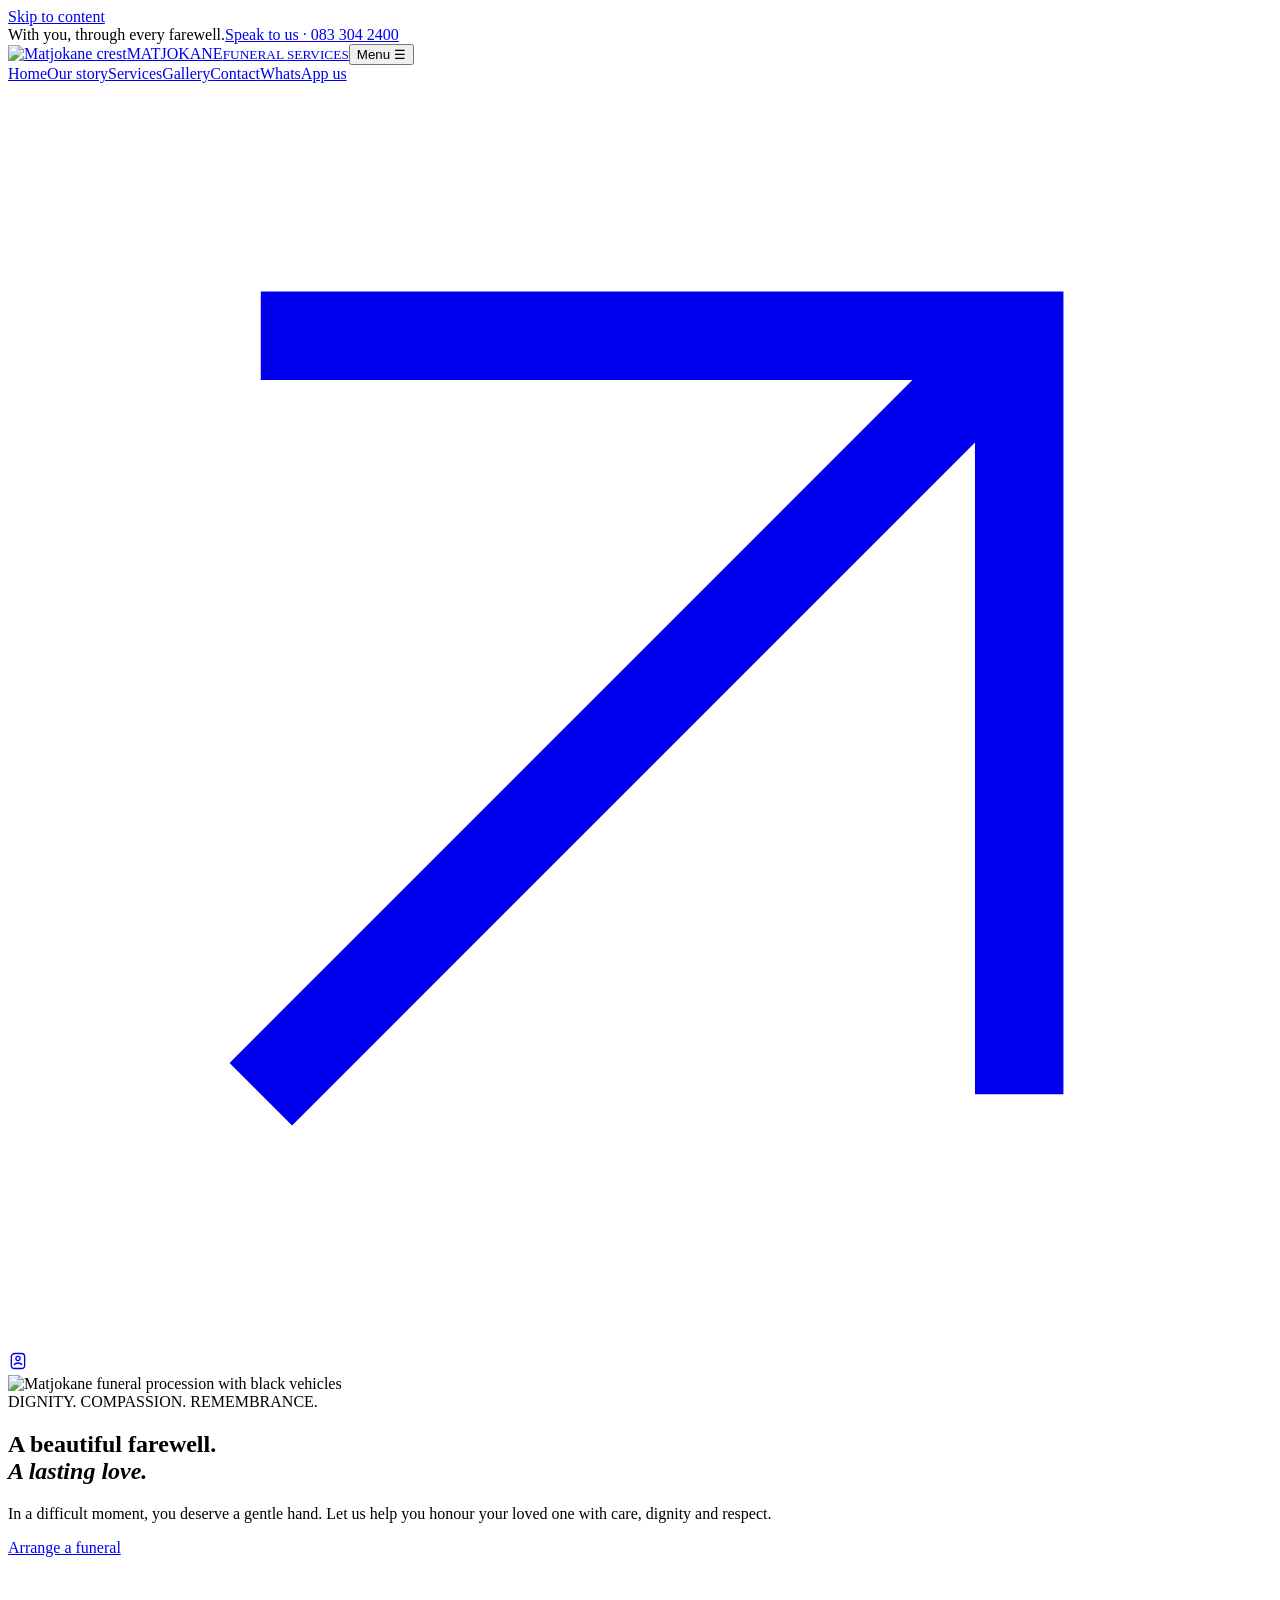
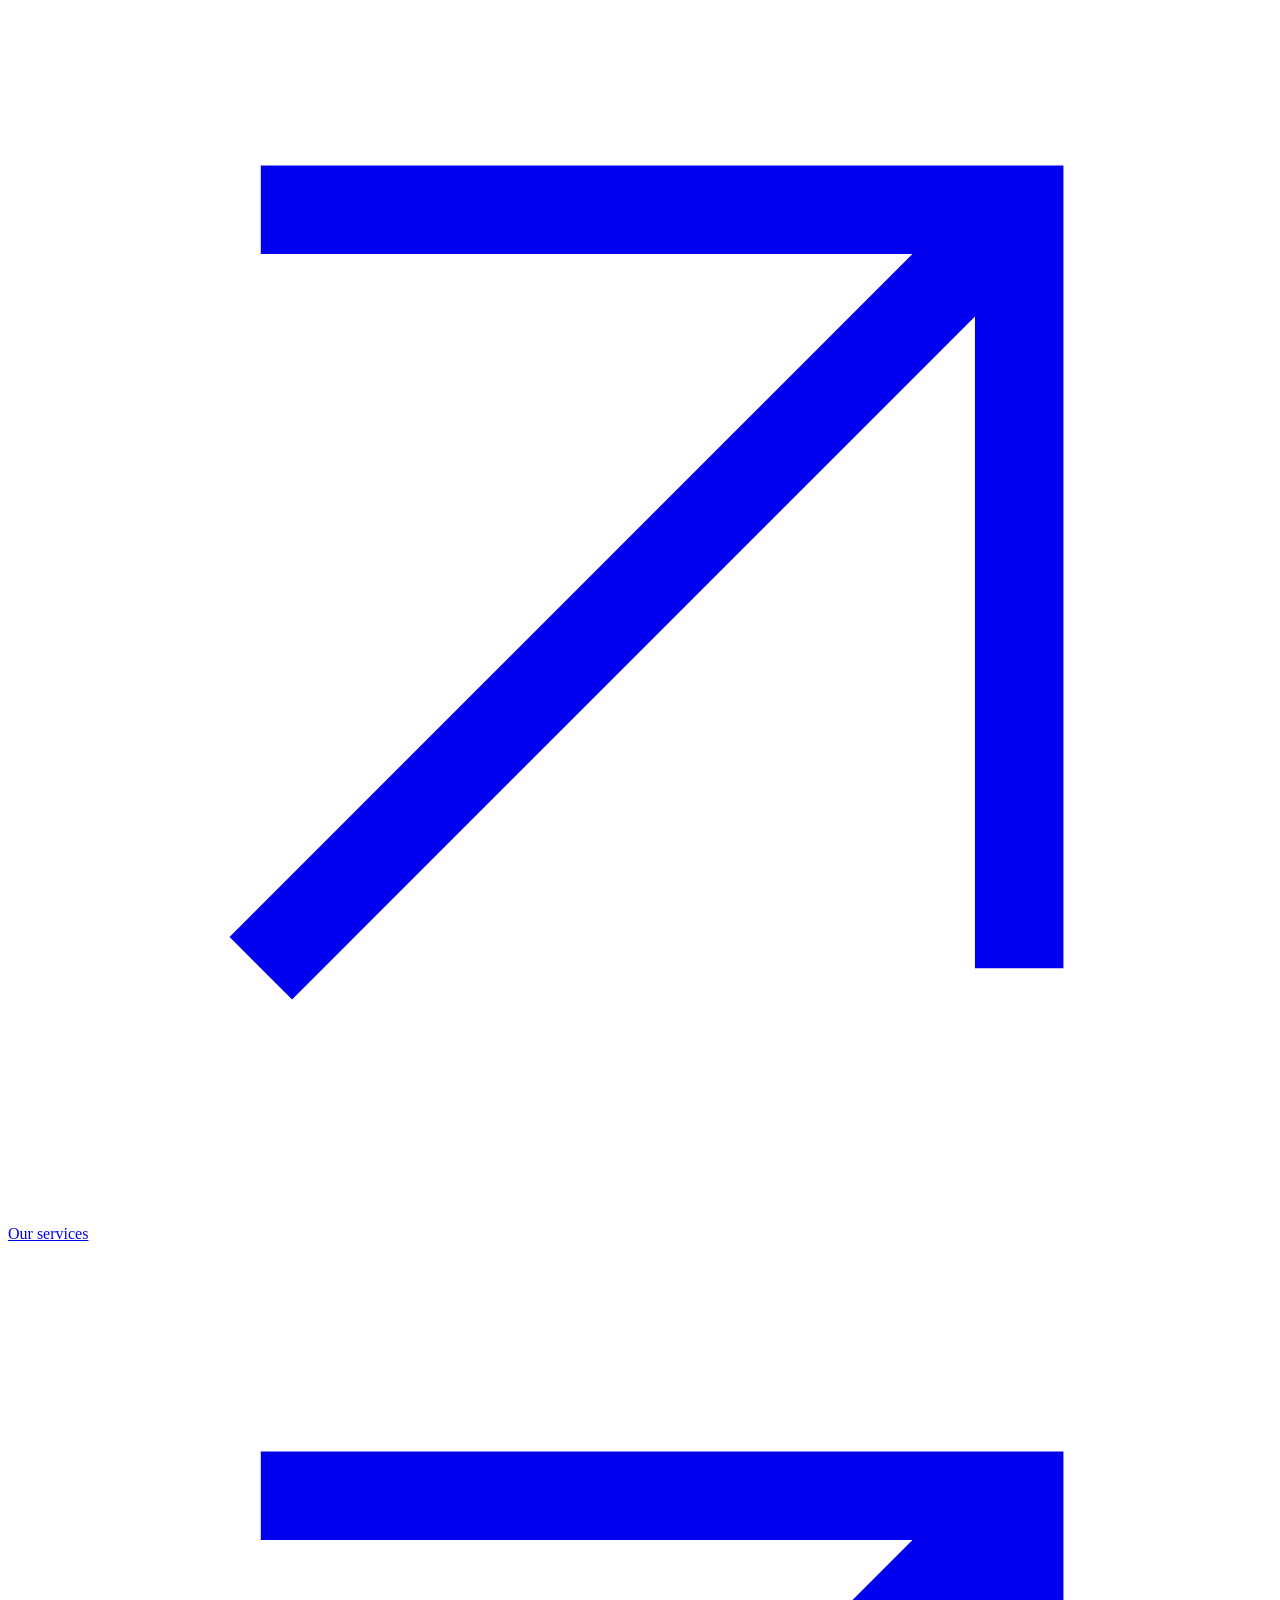
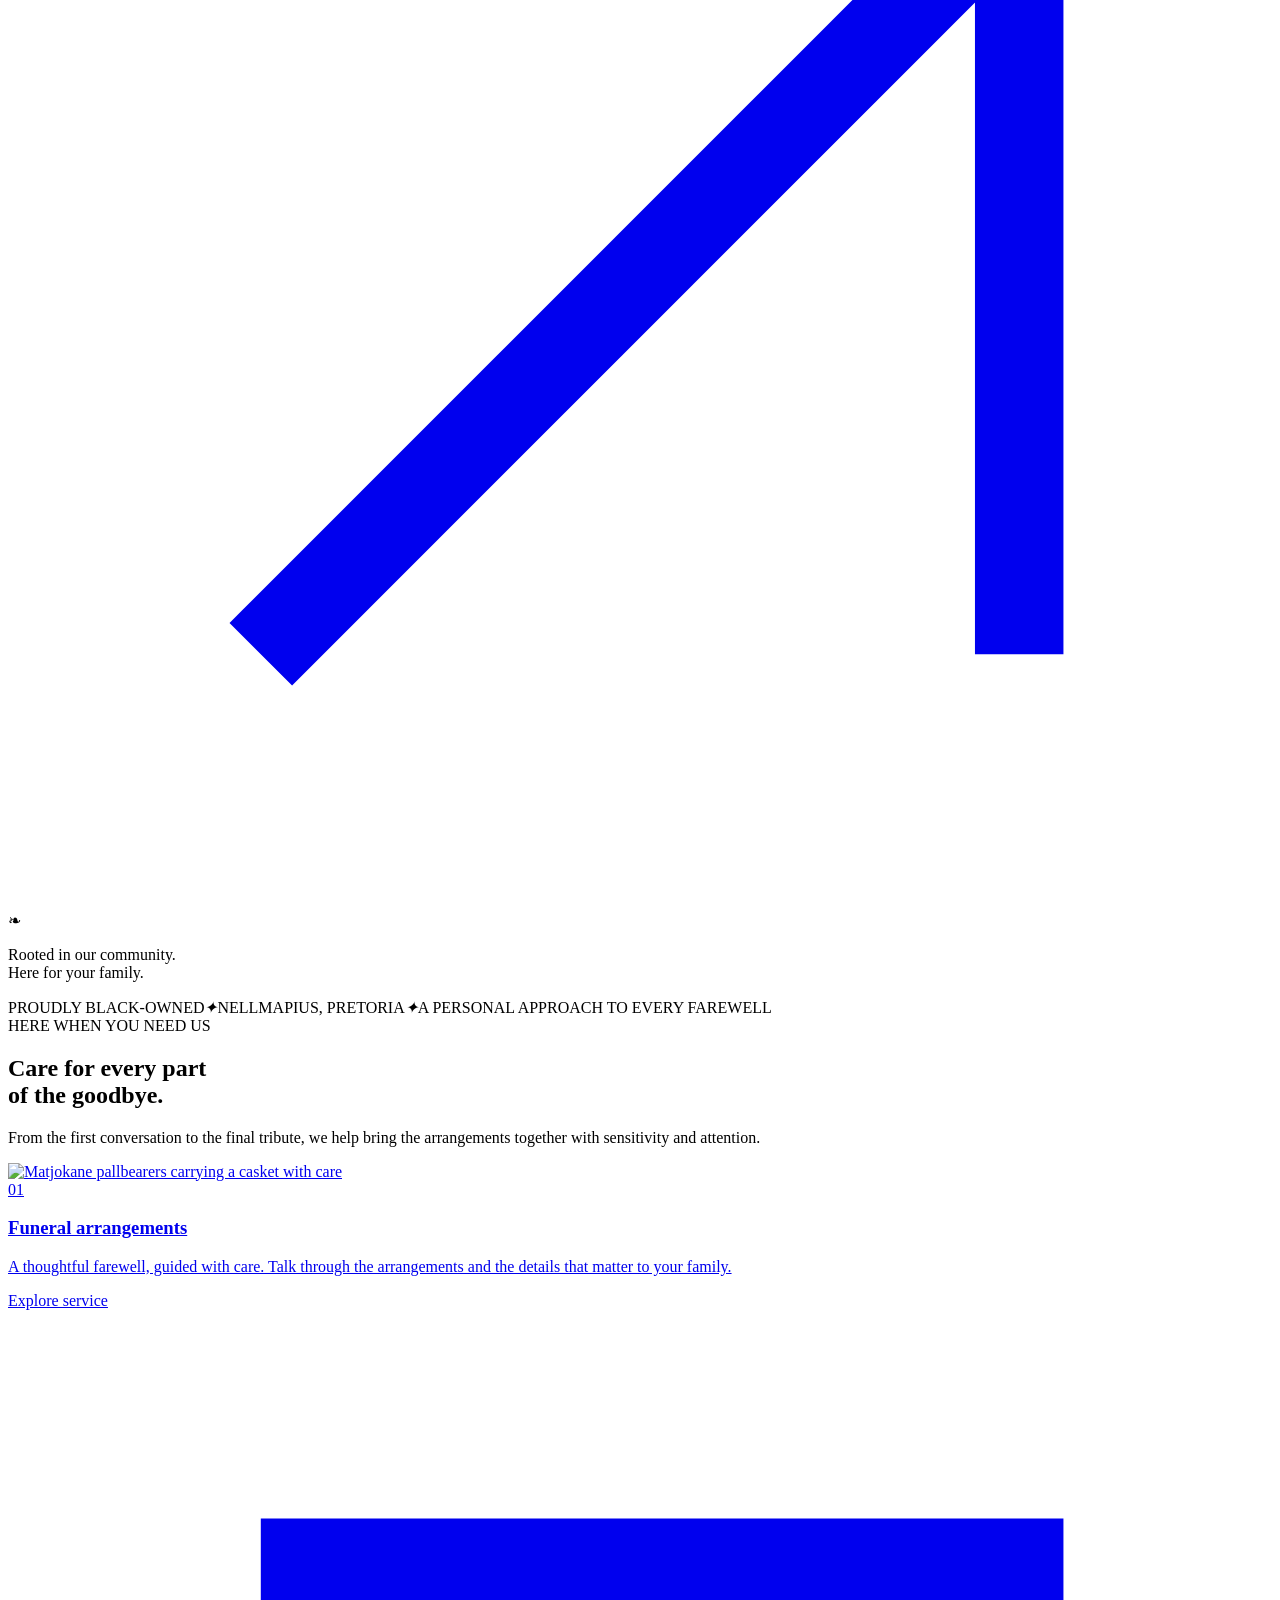
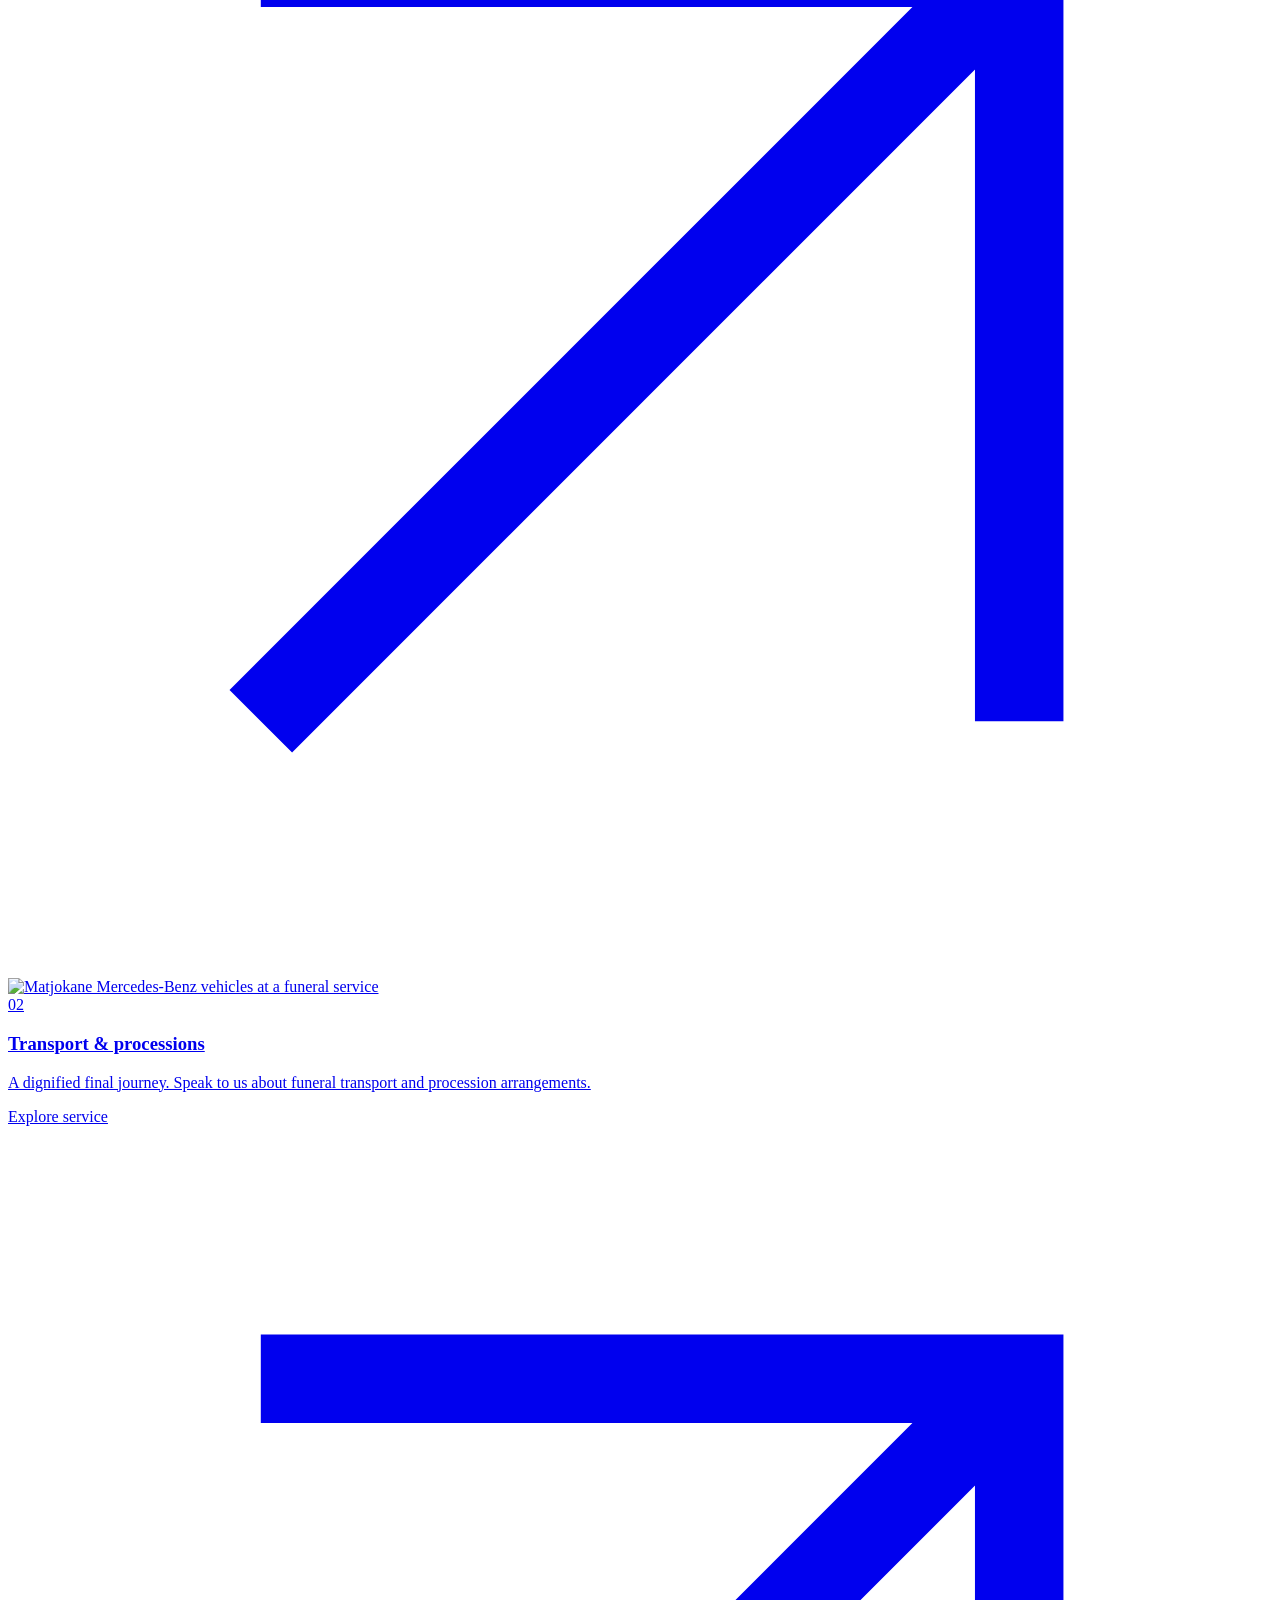
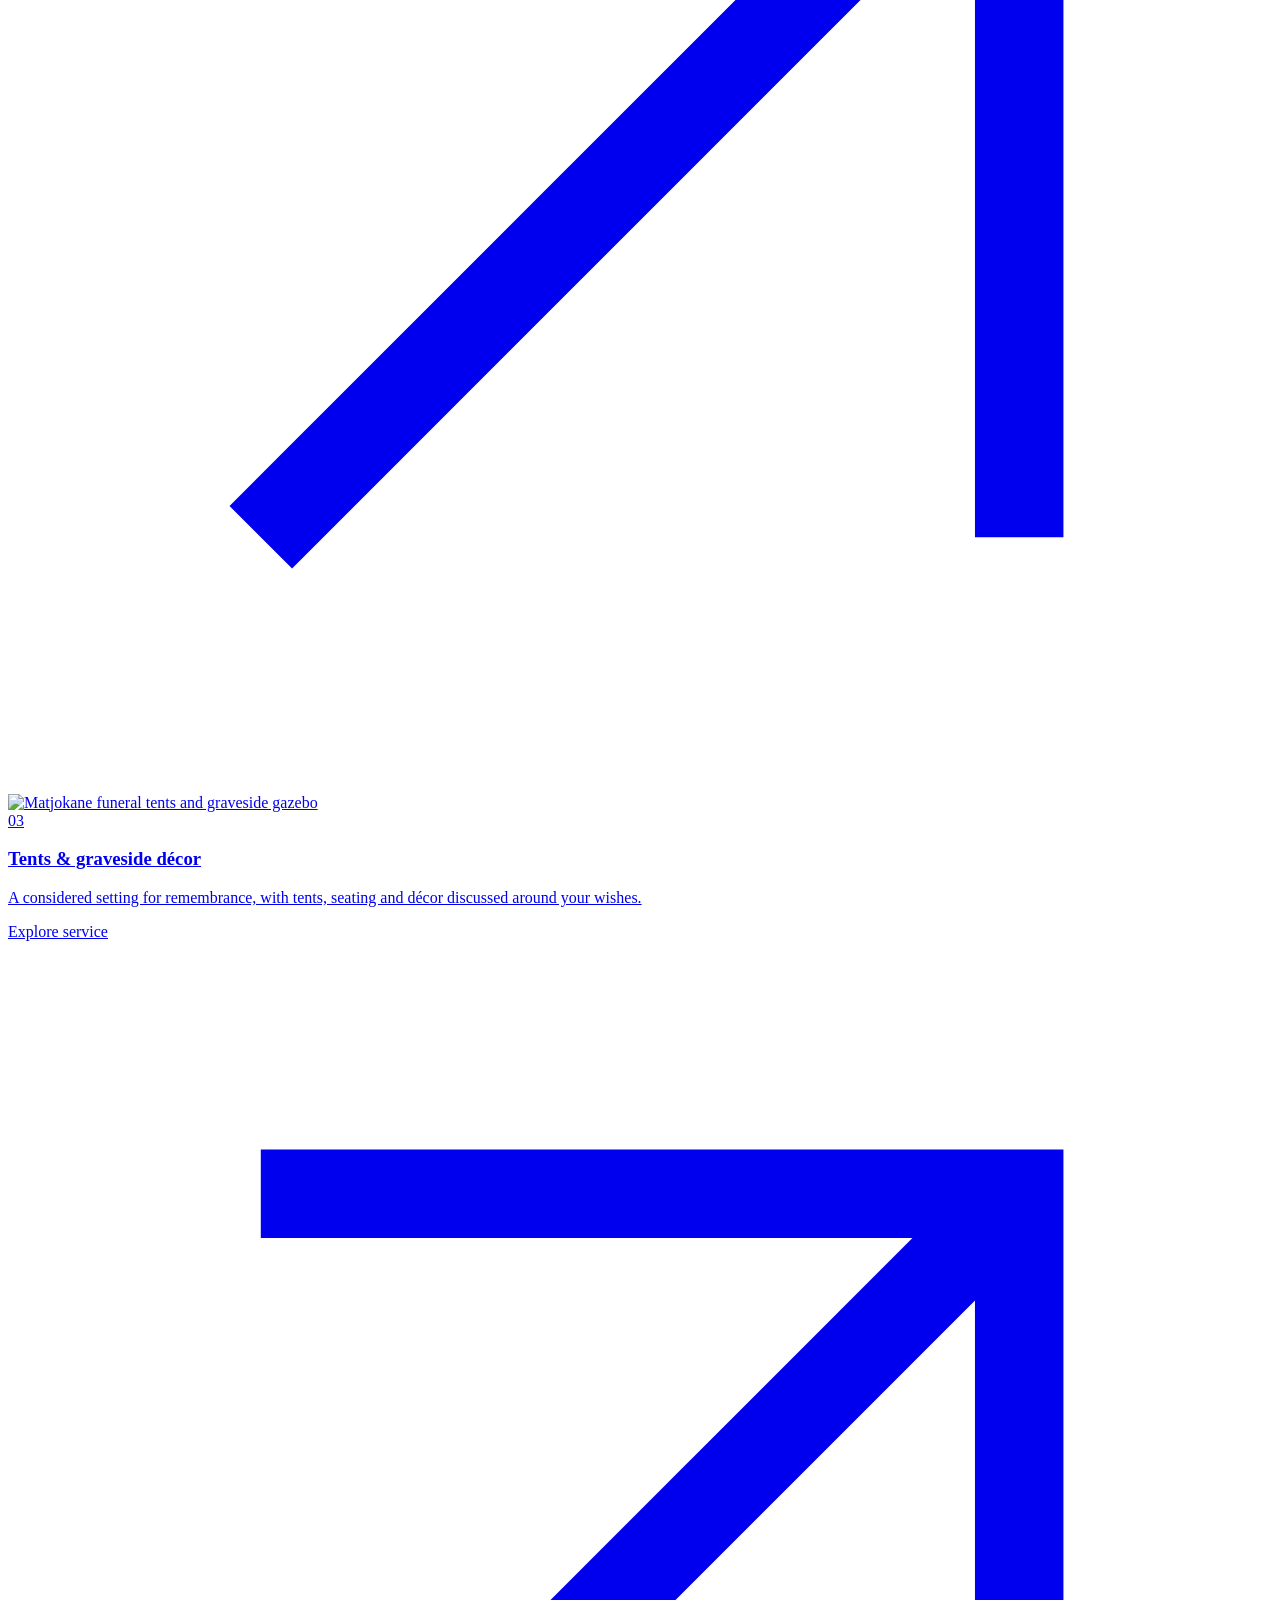
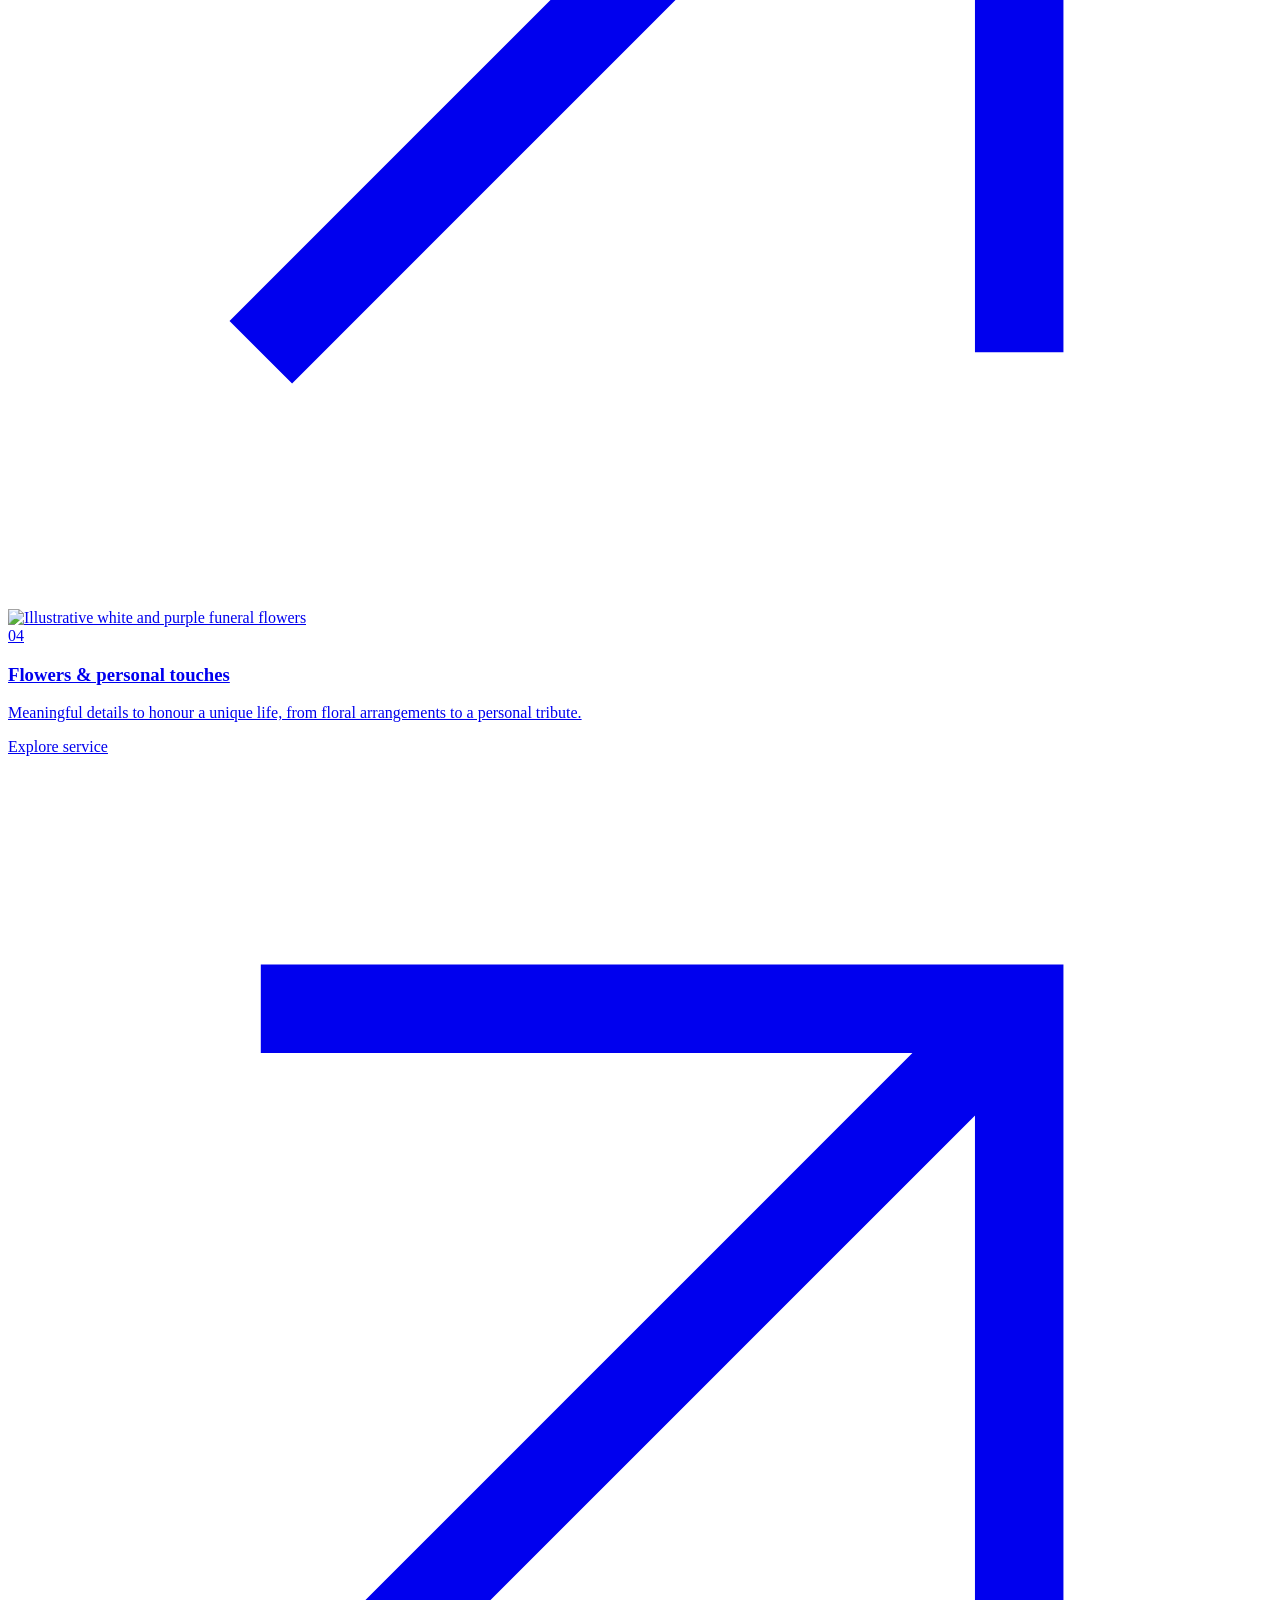
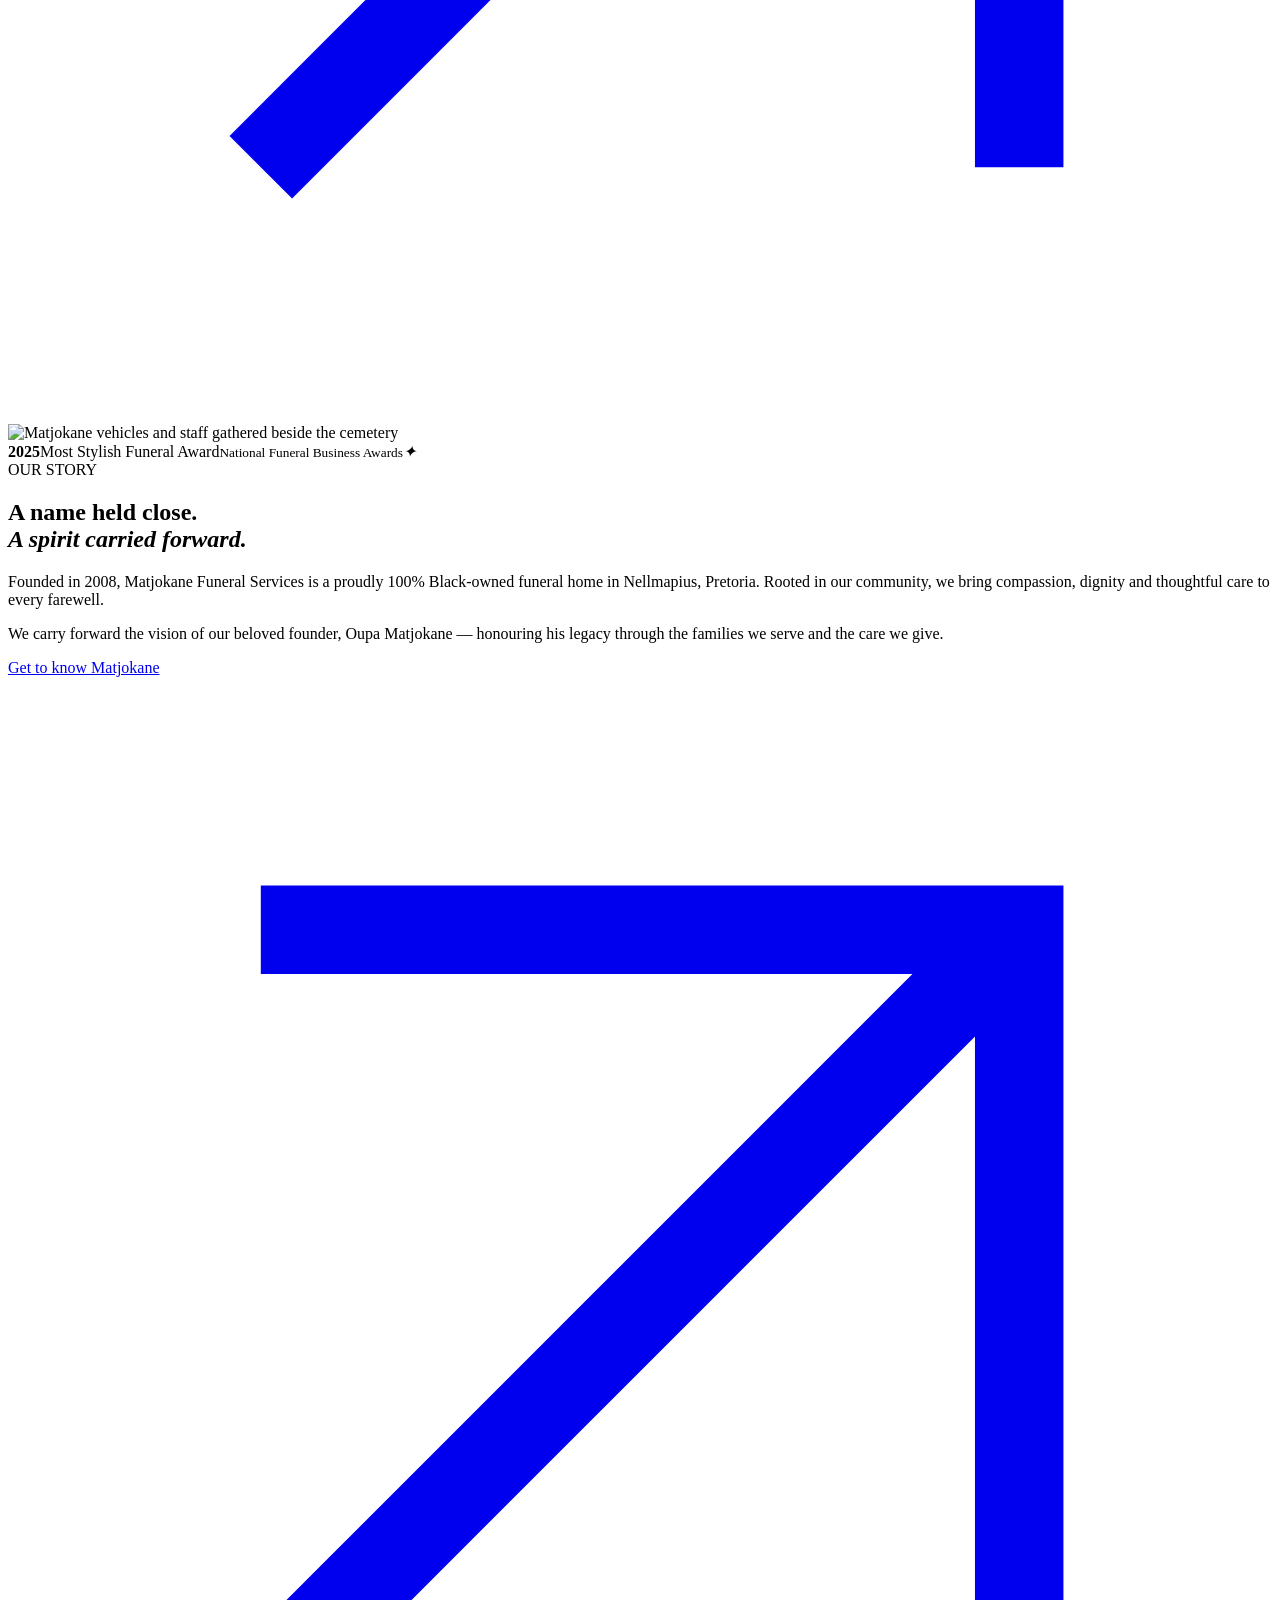
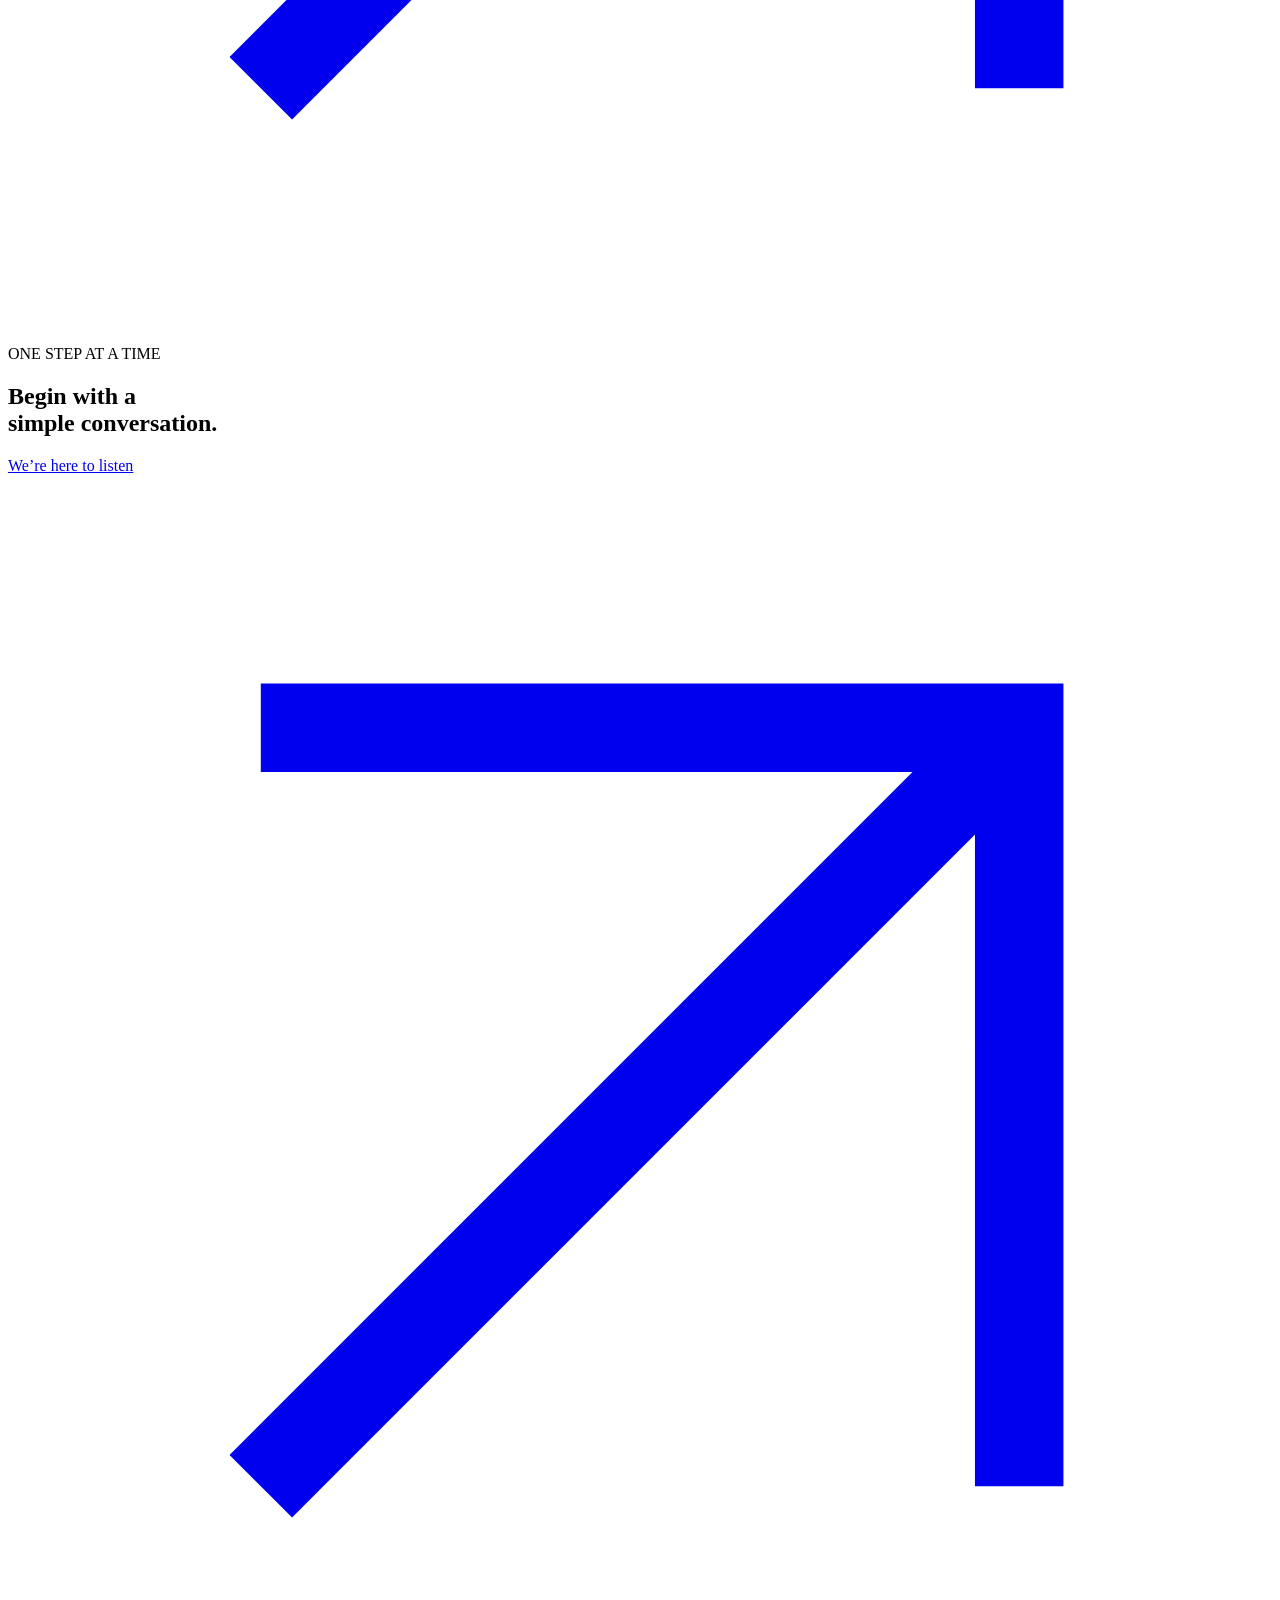
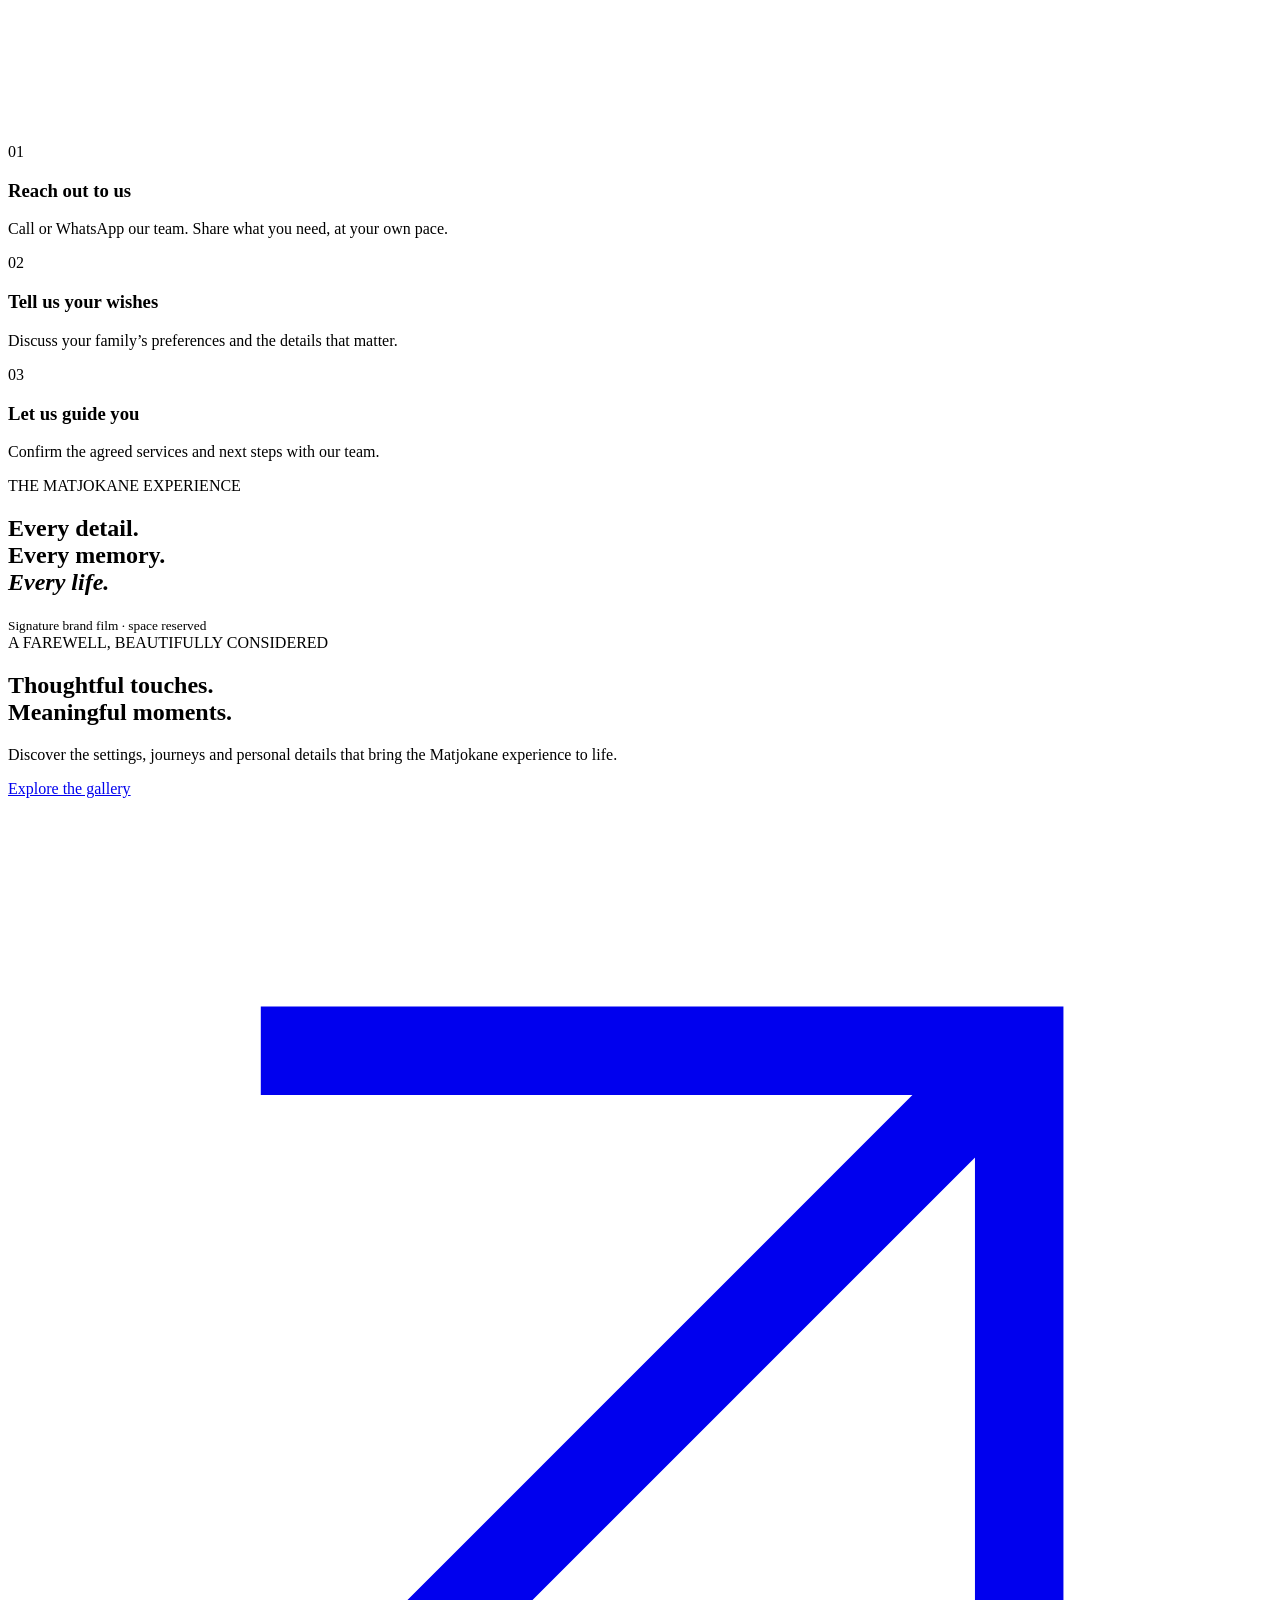
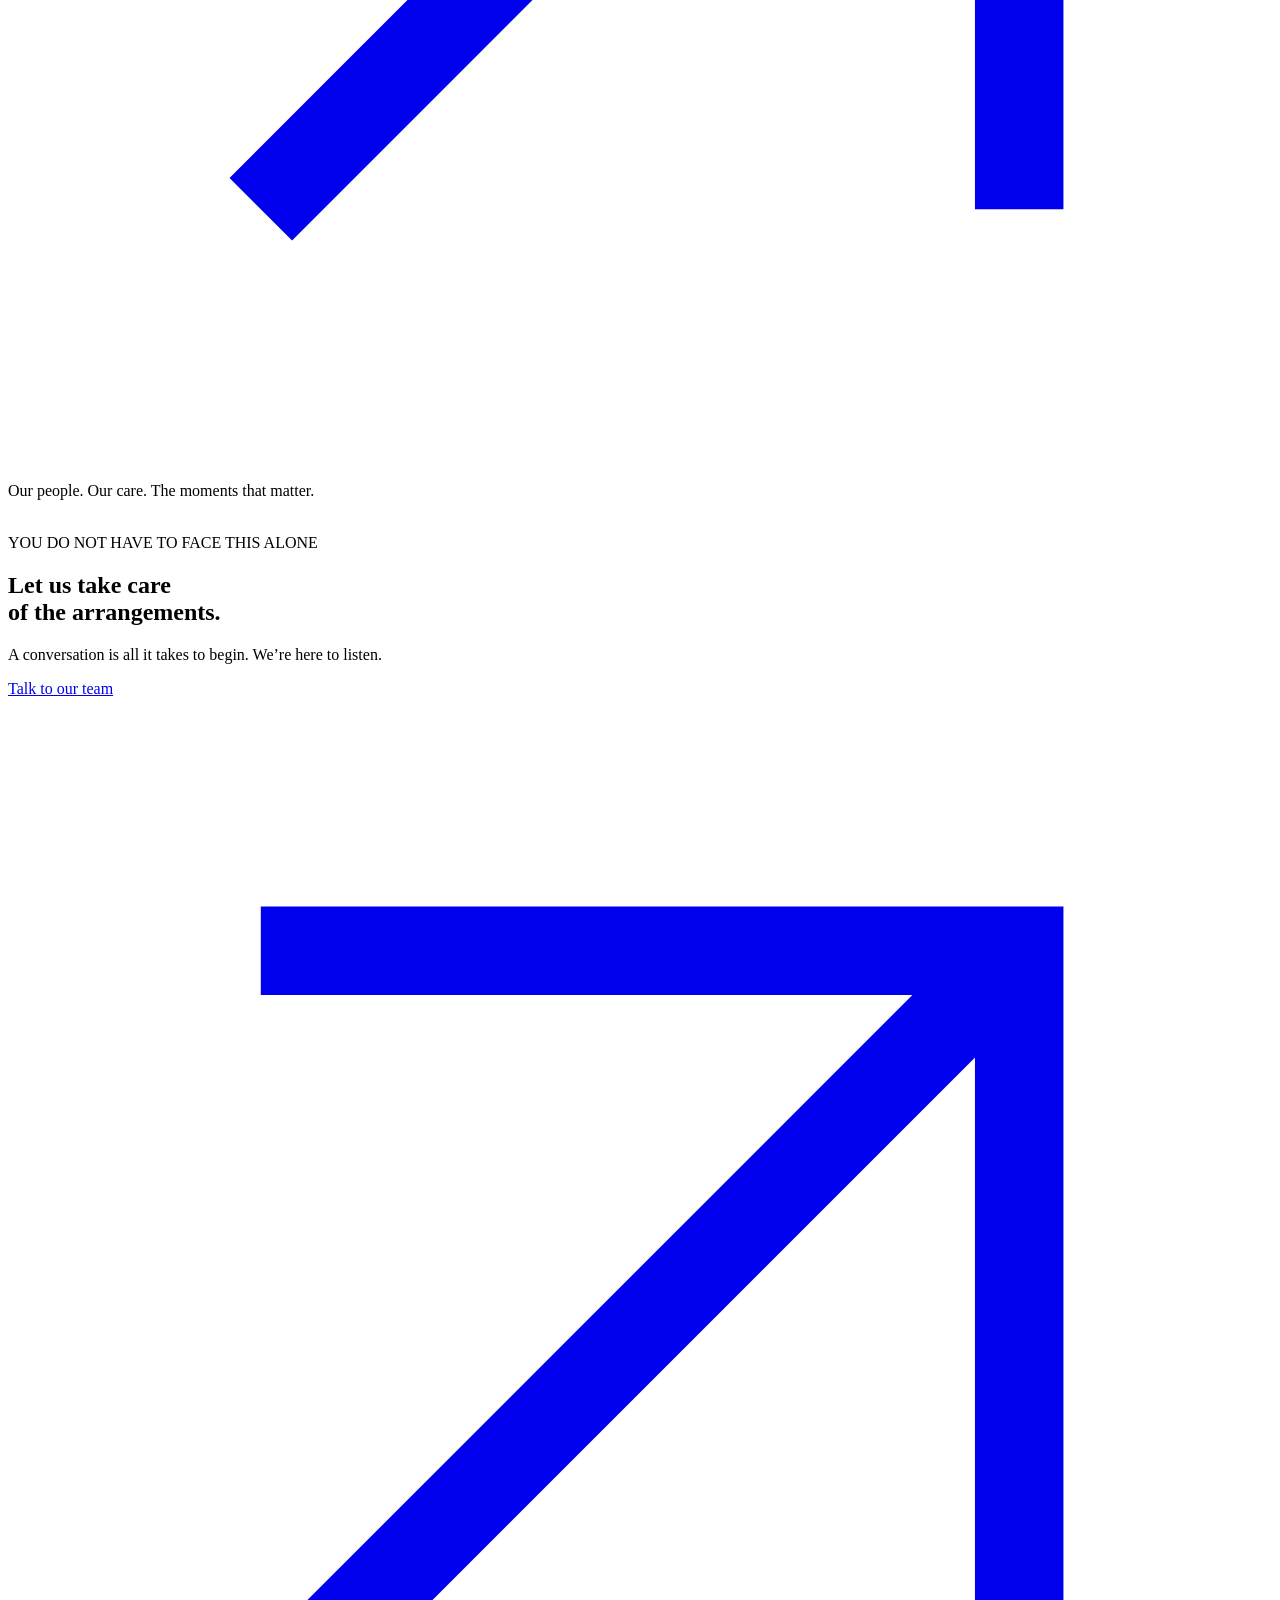
==== index.html @ 4c28cb29 "Add files via upload" ====
<!doctype html><html lang="en-ZA"><head><meta charset="utf-8"><meta name="viewport" content="width=device-width,initial-scale=1"><title>A beautiful farewell | Matjokane Funeral Services</title><meta name="description" content="Dignified funeral arrangements, transport and graveside services. Speak to Matjokane Funeral Services in Nellmapius, Pretoria."><meta name="theme-color" content="#372246"><link rel="icon" href="assets/images/logo.jpg"><link rel="stylesheet" href="assets/css/style.css"><script>window.SITE_ROOT="./";</script><script defer src="assets/js/media.js"></script><script defer src="assets/js/main.js"></script><script defer src="assets/js/routes.js"></script></head><body><a class="skip" href="#main">Skip to content</a><div class="topbar"><span>With you, through every farewell.</span><a href="tel:+27833042400">Speak to us · 083 304 2400</a></div><header><a class="brand" href="./index.html"><img src="assets/images/logo.jpg" alt="Matjokane crest"><span>MATJOKANE<small>FUNERAL SERVICES</small></span></a><button class="menu-toggle" aria-expanded="false" aria-controls="navigation">Menu ☰</button><nav id="navigation" aria-label="Main navigation"><a href="./index.html" aria-current="page">Home</a><a href="ourstory/index.html">Our story</a><a href="services/index.html">Services</a><a href="gallery/index.html">Gallery</a><a href="contact/index.html">Contact</a><a class="nav-cta" href="https://wa.me/27833042400">WhatsApp us <svg class="arrow" viewBox="0 0 20 20" aria-hidden="true"><path d="M4 16 16 4M4 4h12v12" fill="none" stroke="currentColor" stroke-width="1.4"/></svg></a></nav><a class="admin-entry" href="admin/index.html" aria-label="Open admin portal" title="Admin portal"><svg viewBox="0 0 24 24" width="20" height="20" fill="none" stroke="currentColor" stroke-width="1.6" aria-hidden="true"><rect x="4" y="3" width="16" height="18" rx="4"/><circle cx="12" cy="9" r="2.5"/><path d="M7.5 17c.6-3.5 8.4-3.5 9 0"/></svg></a></header><main id="main"><section class="hero hero-photo"><img class="hero-background" src="assets/images/hero/convoy.webp" alt="Matjokane funeral procession with black vehicles" fetchpriority="high"><div class="hero-overlay" aria-hidden="true"></div><div class="hero-copy"><span class="eyebrow">DIGNITY. COMPASSION. REMEMBRANCE.</span><h1>A beautiful farewell.<br><em>A lasting love.</em></h1><p>In a difficult moment, you deserve a gentle hand. Let us help you honour your loved one with care, dignity and respect.</p><div class="actions"><a class="button primary" href="contact/index.html">Arrange a funeral<span aria-hidden="true"><svg class="arrow" viewBox="0 0 20 20" aria-hidden="true"><path d="M4 16 16 4M4 4h12v12" fill="none" stroke="currentColor" stroke-width="1.4"/></svg></span></a><a class="button text" href="services/index.html">Our services<span aria-hidden="true"><svg class="arrow" viewBox="0 0 20 20" aria-hidden="true"><path d="M4 16 16 4M4 4h12v12" fill="none" stroke="currentColor" stroke-width="1.4"/></svg></span></a></div><div class="hero-note"><span>❧</span><p>Rooted in our community.<br>Here for your family.</p></div></div></section><div class="assurance"><span>PROUDLY BLACK-OWNED</span><i>✦</i><span>NELLMAPIUS, PRETORIA</span><i>✦</i><span>A PERSONAL APPROACH TO EVERY FAREWELL</span></div><section class="wrap section"><div class="section-heading"><div><span class="eyebrow">HERE WHEN YOU NEED US</span><h2>Care for every part<br>of the goodbye.</h2></div><p>From the first conversation to the final tribute, we help bring the arrangements together with sensitivity and attention.</p></div><div class="service-grid"><a class="service-card" href="services/index.html#arrangements"><div class="service-photo" data-image="arrangements"><img src="assets/images/services/arrangements.webp" alt="Matjokane pallbearers carrying a casket with care" loading="lazy"></div><span class="number">01</span><h3>Funeral arrangements</h3><p>A thoughtful farewell, guided with care. Talk through the arrangements and the details that matter to your family.</p><span class="text-link">Explore service <svg class="arrow" viewBox="0 0 20 20" aria-hidden="true"><path d="M4 16 16 4M4 4h12v12" fill="none" stroke="currentColor" stroke-width="1.4"/></svg></span></a><a class="service-card" href="services/index.html#transport"><div class="service-photo" data-image="transport"><img src="assets/images/services/transport.webp" alt="Matjokane Mercedes-Benz vehicles at a funeral service" loading="lazy"></div><span class="number">02</span><h3>Transport & processions</h3><p>A dignified final journey. Speak to us about funeral transport and procession arrangements.</p><span class="text-link">Explore service <svg class="arrow" viewBox="0 0 20 20" aria-hidden="true"><path d="M4 16 16 4M4 4h12v12" fill="none" stroke="currentColor" stroke-width="1.4"/></svg></span></a><a class="service-card" href="services/index.html#setup"><div class="service-photo" data-image="setup"><img src="assets/images/services/setup.webp" alt="Matjokane funeral tents and graveside gazebo" loading="lazy"></div><span class="number">03</span><h3>Tents & graveside décor</h3><p>A considered setting for remembrance, with tents, seating and décor discussed around your wishes.</p><span class="text-link">Explore service <svg class="arrow" viewBox="0 0 20 20" aria-hidden="true"><path d="M4 16 16 4M4 4h12v12" fill="none" stroke="currentColor" stroke-width="1.4"/></svg></span></a><a class="service-card" href="services/index.html#flowers"><div class="service-photo" data-image="flowers"><img src="assets/images/services/flowers.webp" alt="Illustrative white and purple funeral flowers" loading="lazy"></div><span class="number">04</span><h3>Flowers & personal touches</h3><p>Meaningful details to honour a unique life, from floral arrangements to a personal tribute.</p><span class="text-link">Explore service <svg class="arrow" viewBox="0 0 20 20" aria-hidden="true"><path d="M4 16 16 4M4 4h12v12" fill="none" stroke="currentColor" stroke-width="1.4"/></svg></span></a></div></section><section class="soft"><div class="wrap split section"><div><div class="media-slot story-photograph"><img src="assets/images/story/legacy.webp" alt="Matjokane vehicles and staff gathered beside the cemetery" loading="lazy"></div><div class="award"><b>2025</b><span>Most Stylish Funeral Award<small>National Funeral Business Awards</small></span><i>✦</i></div></div><div><span class="eyebrow">OUR STORY</span><h2>A name held close.<br><em>A spirit carried forward.</em></h2><p>Founded in 2008, Matjokane Funeral Services is a proudly 100% Black-owned funeral home in Nellmapius, Pretoria. Rooted in our community, we bring compassion, dignity and thoughtful care to every farewell.</p><p>We carry forward the vision of our beloved founder, Oupa Matjokane — honouring his legacy through the families we serve and the care we give.</p><a class="button outline" href="ourstory/index.html">Get to know Matjokane<span aria-hidden="true"><svg class="arrow" viewBox="0 0 20 20" aria-hidden="true"><path d="M4 16 16 4M4 4h12v12" fill="none" stroke="currentColor" stroke-width="1.4"/></svg></span></a></div></div></section><section class="wrap section"><div class="section-heading"><div><span class="eyebrow">ONE STEP AT A TIME</span><h2>Begin with a<br>simple conversation.</h2></div><a class="text-link" href="contact/index.html">We’re here to listen <svg class="arrow" viewBox="0 0 20 20" aria-hidden="true"><path d="M4 16 16 4M4 4h12v12" fill="none" stroke="currentColor" stroke-width="1.4"/></svg></a></div><div class="steps"><article><span>01</span><h3>Reach out to us</h3><p>Call or WhatsApp our team. Share what you need, at your own pace.</p></article><article><span>02</span><h3>Tell us your wishes</h3><p>Discuss your family’s preferences and the details that matter.</p></article><article><span>03</span><h3>Let us guide you</h3><p>Confirm the agreed services and next steps with our team.</p></article></div></section><section class="wrap split section film"><div class="video-slot" data-video="brand"><img src="assets/images/leaves.svg" alt=""><span class="eyebrow">THE MATJOKANE EXPERIENCE</span><h2>Every detail.<br>Every memory.<br><em>Every life.</em></h2><small>Signature brand film · space reserved</small></div><div><span class="eyebrow">A FAREWELL, BEAUTIFULLY CONSIDERED</span><h2>Thoughtful touches.<br>Meaningful moments.</h2><p>Discover the settings, journeys and personal details that bring the Matjokane experience to life.</p><a class="button outline" href="gallery/index.html">Explore the gallery<span aria-hidden="true"><svg class="arrow" viewBox="0 0 20 20" aria-hidden="true"><path d="M4 16 16 4M4 4h12v12" fill="none" stroke="currentColor" stroke-width="1.4"/></svg></span></a><p class="muted small">Our people. Our care. The moments that matter.</p></div></section><section class="closing"><img src="assets/images/leaves.svg" alt=""><div><span class="eyebrow">YOU DO NOT HAVE TO FACE THIS ALONE</span><h2>Let us take care<br>of the arrangements.</h2><p>A conversation is all it takes to begin. We’re here to listen.</p><a class="button gold" href="https://wa.me/27833042400">Talk to our team<span aria-hidden="true"><svg class="arrow" viewBox="0 0 20 20" aria-hidden="true"><path d="M4 16 16 4M4 4h12v12" fill="none" stroke="currentColor" stroke-width="1.4"/></svg></span></a></div></section></main><footer><div class="footer-top"><div><a class="brand" href="./index.html"><img src="assets/images/logo.jpg" alt=""><span>MATJOKANE<small>FUNERAL SERVICES</small></span></a><p>A dignified farewell.<br>A lasting tribute.</p></div><div><strong>Explore</strong><a href="ourstory/index.html">Our story</a><a href="services/index.html">Services</a><a href="gallery/index.html">Gallery</a><a href="contact/index.html">Contact</a></div><div><strong>Visit us</strong><p>4358 Lesedi Street, Extension 4<br>Nellmapius, Pretoria</p><a href="contact/index.html">Find your way <svg class="arrow" viewBox="0 0 20 20" aria-hidden="true"><path d="M4 16 16 4M4 4h12v12" fill="none" stroke="currentColor" stroke-width="1.4"/></svg></a></div><div><strong>We’re here to help</strong><a href="tel:+27833042400">083 304 2400</a><a href="https://wa.me/27833042400">WhatsApp <svg class="arrow" viewBox="0 0 20 20" aria-hidden="true"><path d="M4 16 16 4M4 4h12v12" fill="none" stroke="currentColor" stroke-width="1.4"/></svg></a><a href="https://www.facebook.com/247526645593945/" target="_blank" rel="noopener">Facebook <svg class="arrow" viewBox="0 0 20 20" aria-hidden="true"><path d="M4 16 16 4M4 4h12v12" fill="none" stroke="currentColor" stroke-width="1.4"/></svg></a></div></div><div class="footer-bottom"><span>© 2026 Matjokane Funeral Services</span><a href="privacy/index.html">Privacy</a><span>Website presentation concept</span></div></footer><a class="floating" href="https://wa.me/27833042400" aria-label="Chat on WhatsApp">◌ &nbsp; Let’s talk</a><dialog id="lightbox"><button class="close" aria-label="Close image">×</button><img alt=""><p></p></dialog></body></html>
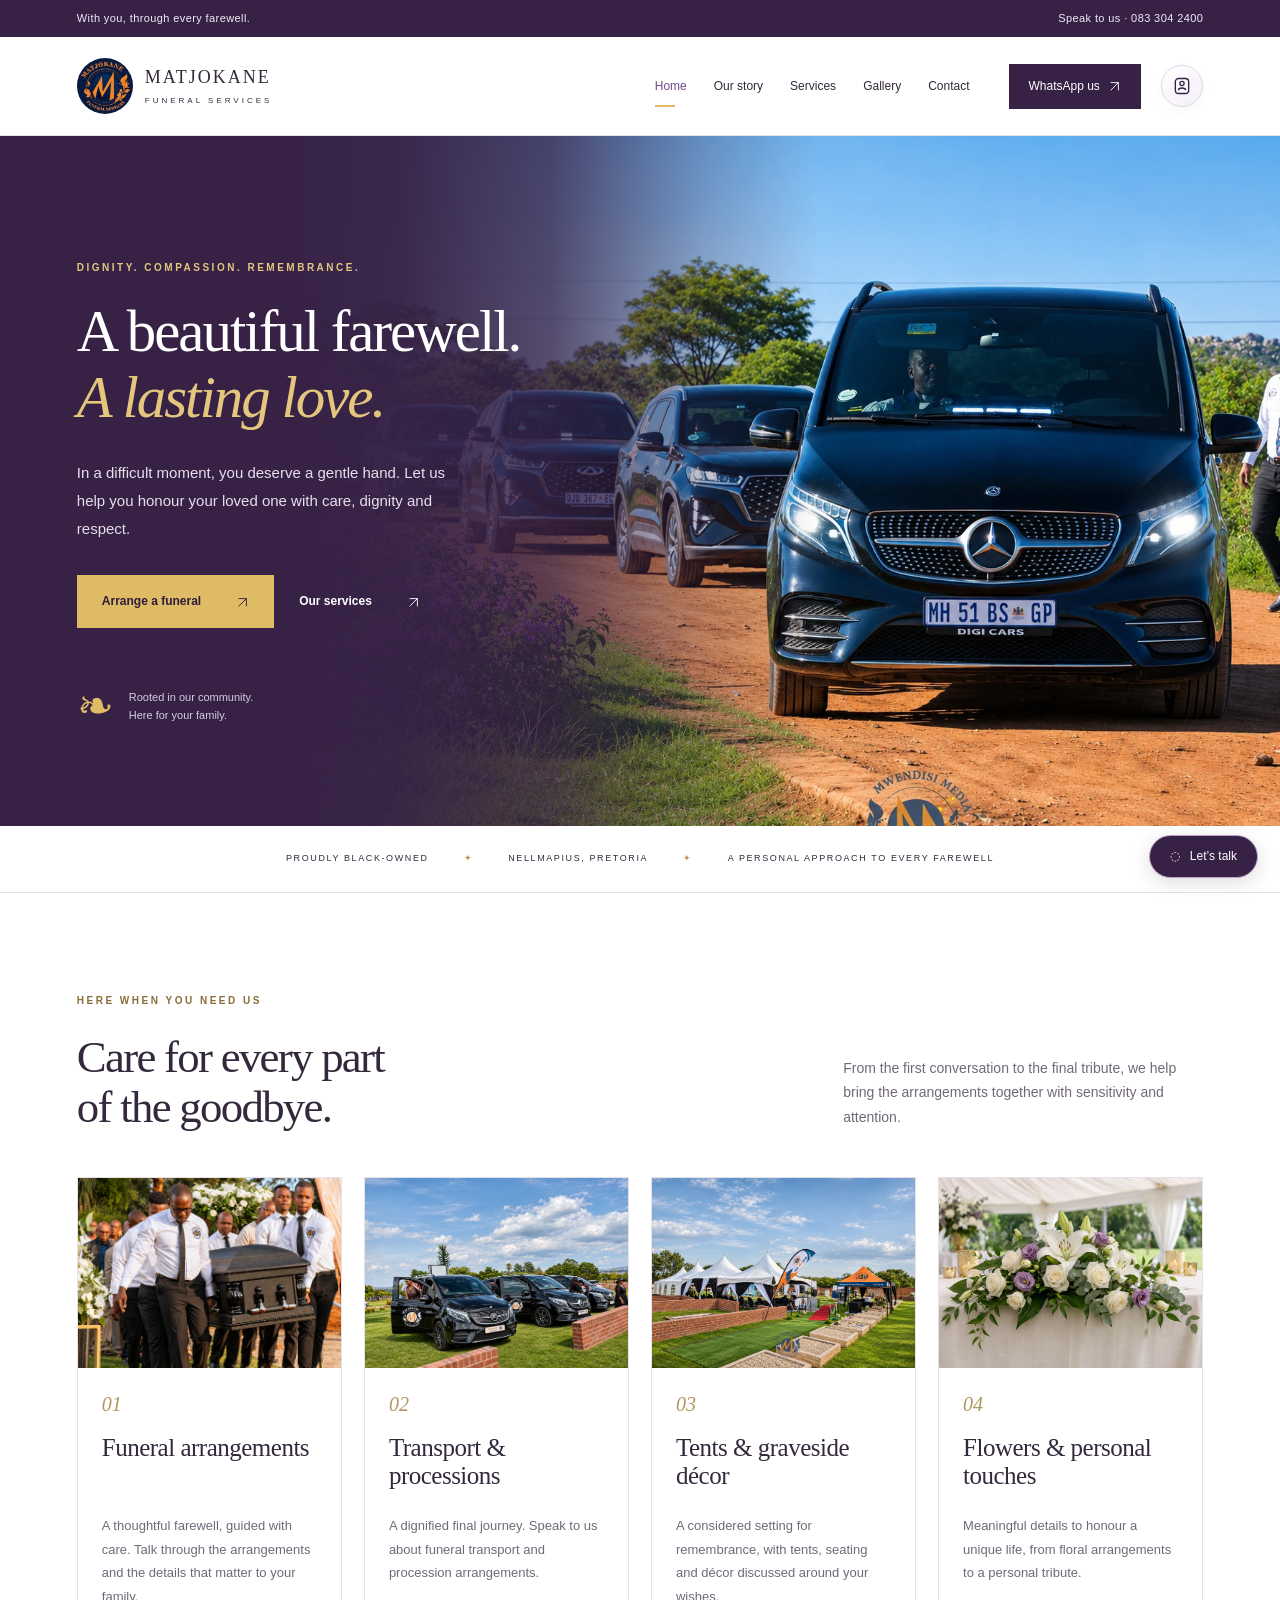
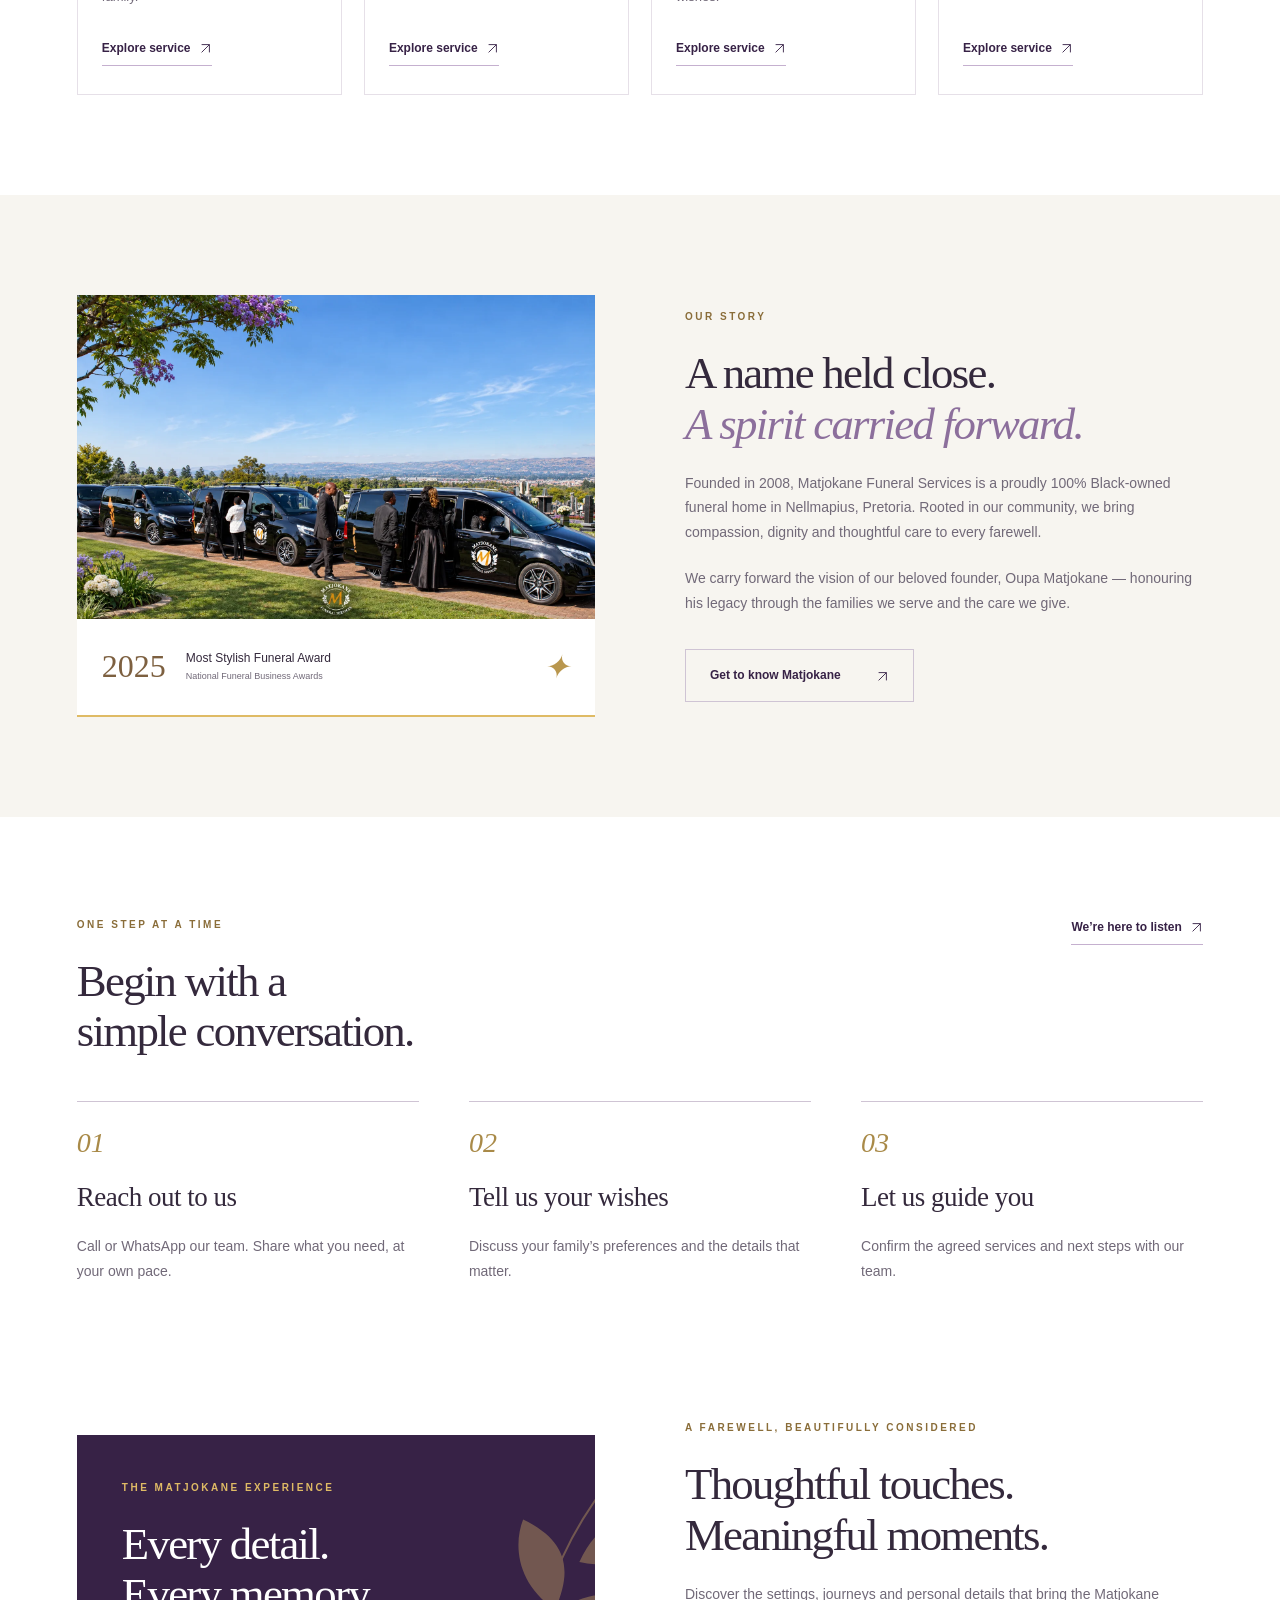
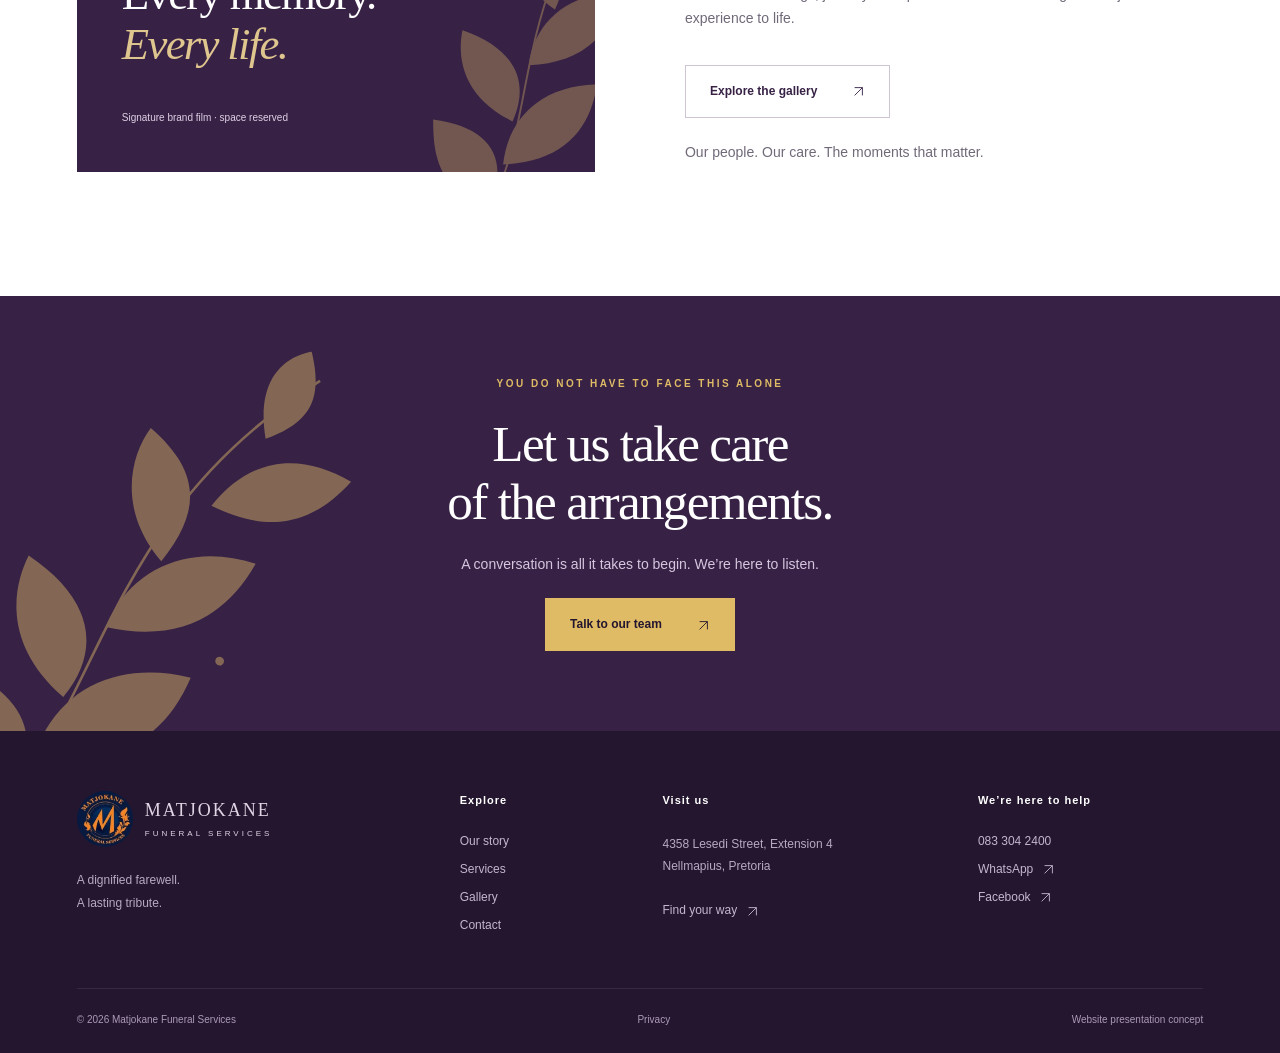
==== commit 3f93ba78: "Add files via upload" ====
--- a/index.html
+++ b/index.html
@@ -1 +1 @@
-<!doctype html><html lang="en-ZA"><head><meta charset="utf-8"><meta name="viewport" content="width=device-width,initial-scale=1"><title>A beautiful farewell | Matjokane Funeral Services</title><meta name="description" content="Dignified funeral arrangements, transport and graveside services. Speak to Matjokane Funeral Services in Nellmapius, Pretoria."><meta name="theme-color" content="#372246"><link rel="icon" href="assets/images/logo.jpg"><link rel="stylesheet" href="assets/css/style.css"><script>window.SITE_ROOT="./";</script><script defer src="assets/js/media.js"></script><script defer src="assets/js/main.js"></script><script defer src="assets/js/routes.js"></script></head><body><a class="skip" href="#main">Skip to content</a><div class="topbar"><span>With you, through every farewell.</span><a href="tel:+27833042400">Speak to us · 083 304 2400</a></div><header><a class="brand" href="./index.html"><img src="assets/images/logo.jpg" alt="Matjokane crest"><span>MATJOKANE<small>FUNERAL SERVICES</small></span></a><button class="menu-toggle" aria-expanded="false" aria-controls="navigation">Menu ☰</button><nav id="navigation" aria-label="Main navigation"><a href="./index.html" aria-current="page">Home</a><a href="ourstory/index.html">Our story</a><a href="services/index.html">Services</a><a href="gallery/index.html">Gallery</a><a href="contact/index.html">Contact</a><a class="nav-cta" href="https://wa.me/27833042400">WhatsApp us <svg class="arrow" viewBox="0 0 20 20" aria-hidden="true"><path d="M4 16 16 4M4 4h12v12" fill="none" stroke="currentColor" stroke-width="1.4"/></svg></a></nav><a class="admin-entry" href="admin/index.html" aria-label="Open admin portal" title="Admin portal"><svg viewBox="0 0 24 24" width="20" height="20" fill="none" stroke="currentColor" stroke-width="1.6" aria-hidden="true"><rect x="4" y="3" width="16" height="18" rx="4"/><circle cx="12" cy="9" r="2.5"/><path d="M7.5 17c.6-3.5 8.4-3.5 9 0"/></svg></a></header><main id="main"><section class="hero hero-photo"><img class="hero-background" src="assets/images/hero/convoy.webp" alt="Matjokane funeral procession with black vehicles" fetchpriority="high"><div class="hero-overlay" aria-hidden="true"></div><div class="hero-copy"><span class="eyebrow">DIGNITY. COMPASSION. REMEMBRANCE.</span><h1>A beautiful farewell.<br><em>A lasting love.</em></h1><p>In a difficult moment, you deserve a gentle hand. Let us help you honour your loved one with care, dignity and respect.</p><div class="actions"><a class="button primary" href="contact/index.html">Arrange a funeral<span aria-hidden="true"><svg class="arrow" viewBox="0 0 20 20" aria-hidden="true"><path d="M4 16 16 4M4 4h12v12" fill="none" stroke="currentColor" stroke-width="1.4"/></svg></span></a><a class="button text" href="services/index.html">Our services<span aria-hidden="true"><svg class="arrow" viewBox="0 0 20 20" aria-hidden="true"><path d="M4 16 16 4M4 4h12v12" fill="none" stroke="currentColor" stroke-width="1.4"/></svg></span></a></div><div class="hero-note"><span>❧</span><p>Rooted in our community.<br>Here for your family.</p></div></div></section><div class="assurance"><span>PROUDLY BLACK-OWNED</span><i>✦</i><span>NELLMAPIUS, PRETORIA</span><i>✦</i><span>A PERSONAL APPROACH TO EVERY FAREWELL</span></div><section class="wrap section"><div class="section-heading"><div><span class="eyebrow">HERE WHEN YOU NEED US</span><h2>Care for every part<br>of the goodbye.</h2></div><p>From the first conversation to the final tribute, we help bring the arrangements together with sensitivity and attention.</p></div><div class="service-grid"><a class="service-card" href="services/index.html#arrangements"><div class="service-photo" data-image="arrangements"><img src="assets/images/services/arrangements.webp" alt="Matjokane pallbearers carrying a casket with care" loading="lazy"></div><span class="number">01</span><h3>Funeral arrangements</h3><p>A thoughtful farewell, guided with care. Talk through the arrangements and the details that matter to your family.</p><span class="text-link">Explore service <svg class="arrow" viewBox="0 0 20 20" aria-hidden="true"><path d="M4 16 16 4M4 4h12v12" fill="none" stroke="currentColor" stroke-width="1.4"/></svg></span></a><a class="service-card" href="services/index.html#transport"><div class="service-photo" data-image="transport"><img src="assets/images/services/transport.webp" alt="Matjokane Mercedes-Benz vehicles at a funeral service" loading="lazy"></div><span class="number">02</span><h3>Transport & processions</h3><p>A dignified final journey. Speak to us about funeral transport and procession arrangements.</p><span class="text-link">Explore service <svg class="arrow" viewBox="0 0 20 20" aria-hidden="true"><path d="M4 16 16 4M4 4h12v12" fill="none" stroke="currentColor" stroke-width="1.4"/></svg></span></a><a class="service-card" href="services/index.html#setup"><div class="service-photo" data-image="setup"><img src="assets/images/services/setup.webp" alt="Matjokane funeral tents and graveside gazebo" loading="lazy"></div><span class="number">03</span><h3>Tents & graveside décor</h3><p>A considered setting for remembrance, with tents, seating and décor discussed around your wishes.</p><span class="text-link">Explore service <svg class="arrow" viewBox="0 0 20 20" aria-hidden="true"><path d="M4 16 16 4M4 4h12v12" fill="none" stroke="currentColor" stroke-width="1.4"/></svg></span></a><a class="service-card" href="services/index.html#flowers"><div class="service-photo" data-image="flowers"><img src="assets/images/services/flowers.webp" alt="Illustrative white and purple funeral flowers" loading="lazy"></div><span class="number">04</span><h3>Flowers & personal touches</h3><p>Meaningful details to honour a unique life, from floral arrangements to a personal tribute.</p><span class="text-link">Explore service <svg class="arrow" viewBox="0 0 20 20" aria-hidden="true"><path d="M4 16 16 4M4 4h12v12" fill="none" stroke="currentColor" stroke-width="1.4"/></svg></span></a></div></section><section class="soft"><div class="wrap split section"><div><div class="media-slot story-photograph"><img src="assets/images/story/legacy.webp" alt="Matjokane vehicles and staff gathered beside the cemetery" loading="lazy"></div><div class="award"><b>2025</b><span>Most Stylish Funeral Award<small>National Funeral Business Awards</small></span><i>✦</i></div></div><div><span class="eyebrow">OUR STORY</span><h2>A name held close.<br><em>A spirit carried forward.</em></h2><p>Founded in 2008, Matjokane Funeral Services is a proudly 100% Black-owned funeral home in Nellmapius, Pretoria. Rooted in our community, we bring compassion, dignity and thoughtful care to every farewell.</p><p>We carry forward the vision of our beloved founder, Oupa Matjokane — honouring his legacy through the families we serve and the care we give.</p><a class="button outline" href="ourstory/index.html">Get to know Matjokane<span aria-hidden="true"><svg class="arrow" viewBox="0 0 20 20" aria-hidden="true"><path d="M4 16 16 4M4 4h12v12" fill="none" stroke="currentColor" stroke-width="1.4"/></svg></span></a></div></div></section><section class="wrap section"><div class="section-heading"><div><span class="eyebrow">ONE STEP AT A TIME</span><h2>Begin with a<br>simple conversation.</h2></div><a class="text-link" href="contact/index.html">We’re here to listen <svg class="arrow" viewBox="0 0 20 20" aria-hidden="true"><path d="M4 16 16 4M4 4h12v12" fill="none" stroke="currentColor" stroke-width="1.4"/></svg></a></div><div class="steps"><article><span>01</span><h3>Reach out to us</h3><p>Call or WhatsApp our team. Share what you need, at your own pace.</p></article><article><span>02</span><h3>Tell us your wishes</h3><p>Discuss your family’s preferences and the details that matter.</p></article><article><span>03</span><h3>Let us guide you</h3><p>Confirm the agreed services and next steps with our team.</p></article></div></section><section class="wrap split section film"><div class="video-slot" data-video="brand"><img src="assets/images/leaves.svg" alt=""><span class="eyebrow">THE MATJOKANE EXPERIENCE</span><h2>Every detail.<br>Every memory.<br><em>Every life.</em></h2><small>Signature brand film · space reserved</small></div><div><span class="eyebrow">A FAREWELL, BEAUTIFULLY CONSIDERED</span><h2>Thoughtful touches.<br>Meaningful moments.</h2><p>Discover the settings, journeys and personal details that bring the Matjokane experience to life.</p><a class="button outline" href="gallery/index.html">Explore the gallery<span aria-hidden="true"><svg class="arrow" viewBox="0 0 20 20" aria-hidden="true"><path d="M4 16 16 4M4 4h12v12" fill="none" stroke="currentColor" stroke-width="1.4"/></svg></span></a><p class="muted small">Our people. Our care. The moments that matter.</p></div></section><section class="closing"><img src="assets/images/leaves.svg" alt=""><div><span class="eyebrow">YOU DO NOT HAVE TO FACE THIS ALONE</span><h2>Let us take care<br>of the arrangements.</h2><p>A conversation is all it takes to begin. We’re here to listen.</p><a class="button gold" href="https://wa.me/27833042400">Talk to our team<span aria-hidden="true"><svg class="arrow" viewBox="0 0 20 20" aria-hidden="true"><path d="M4 16 16 4M4 4h12v12" fill="none" stroke="currentColor" stroke-width="1.4"/></svg></span></a></div></section></main><footer><div class="footer-top"><div><a class="brand" href="./index.html"><img src="assets/images/logo.jpg" alt=""><span>MATJOKANE<small>FUNERAL SERVICES</small></span></a><p>A dignified farewell.<br>A lasting tribute.</p></div><div><strong>Explore</strong><a href="ourstory/index.html">Our story</a><a href="services/index.html">Services</a><a href="gallery/index.html">Gallery</a><a href="contact/index.html">Contact</a></div><div><strong>Visit us</strong><p>4358 Lesedi Street, Extension 4<br>Nellmapius, Pretoria</p><a href="contact/index.html">Find your way <svg class="arrow" viewBox="0 0 20 20" aria-hidden="true"><path d="M4 16 16 4M4 4h12v12" fill="none" stroke="currentColor" stroke-width="1.4"/></svg></a></div><div><strong>We’re here to help</strong><a href="tel:+27833042400">083 304 2400</a><a href="https://wa.me/27833042400">WhatsApp <svg class="arrow" viewBox="0 0 20 20" aria-hidden="true"><path d="M4 16 16 4M4 4h12v12" fill="none" stroke="currentColor" stroke-width="1.4"/></svg></a><a href="https://www.facebook.com/247526645593945/" target="_blank" rel="noopener">Facebook <svg class="arrow" viewBox="0 0 20 20" aria-hidden="true"><path d="M4 16 16 4M4 4h12v12" fill="none" stroke="currentColor" stroke-width="1.4"/></svg></a></div></div><div class="footer-bottom"><span>© 2026 Matjokane Funeral Services</span><a href="privacy/index.html">Privacy</a><span>Website presentation concept</span></div></footer><a class="floating" href="https://wa.me/27833042400" aria-label="Chat on WhatsApp">◌ &nbsp; Let’s talk</a><dialog id="lightbox"><button class="close" aria-label="Close image">×</button><img alt=""><p></p></dialog></body></html>+<!doctype html><html lang="en-ZA"><head><meta charset="utf-8"><meta name="viewport" content="width=device-width,initial-scale=1"><title>A beautiful farewell | Matjokane Funeral Services</title><meta name="description" content="Dignified funeral arrangements, transport and graveside services. Speak to Matjokane Funeral Services in Nellmapius, Pretoria."><meta name="theme-color" content="#1c315e"><link rel="icon" href="assets/images/logo.jpg"><link rel="stylesheet" href="assets/css/style.css"><script>window.SITE_ROOT="./";</script><script defer src="assets/js/media.js"></script><script defer src="assets/js/main.js"></script><script defer src="assets/js/routes.js"></script></head><body><a class="skip" href="#main">Skip to content</a><div class="topbar"><span>With you, through every farewell.</span><a href="tel:+27833042400">Speak to us · 083 304 2400</a></div><header><a class="brand" href="./index.html"><img src="assets/images/logo.jpg" alt="Matjokane crest"><span>MATJOKANE<small>FUNERAL SERVICES</small></span></a><button class="menu-toggle" aria-expanded="false" aria-controls="navigation">Menu ☰</button><nav id="navigation" aria-label="Main navigation"><a href="./index.html" aria-current="page">Home</a><a href="ourstory/index.html">Our story</a><a href="services/index.html">Services</a><a href="gallery/index.html">Gallery</a><a href="contact/index.html">Contact</a><a class="nav-cta" href="https://wa.me/27833042400">WhatsApp us <svg class="arrow" viewBox="0 0 20 20" aria-hidden="true"><path d="M4 16 16 4M4 4h12v12" fill="none" stroke="currentColor" stroke-width="1.4"/></svg></a></nav><a class="admin-entry" href="admin/index.html" aria-label="Open admin portal" title="Admin portal"><svg viewBox="0 0 24 24" width="20" height="20" fill="none" stroke="currentColor" stroke-width="1.6" aria-hidden="true"><rect x="4" y="3" width="16" height="18" rx="4"/><circle cx="12" cy="9" r="2.5"/><path d="M7.5 17c.6-3.5 8.4-3.5 9 0"/></svg></a></header><main id="main"><section class="hero hero-photo"><img class="hero-background" src="assets/images/hero/convoy.webp" alt="Matjokane funeral procession with black vehicles" fetchpriority="high"><div class="hero-overlay" aria-hidden="true"></div><div class="hero-copy"><span class="eyebrow">DIGNITY. COMPASSION. REMEMBRANCE.</span><h1>A beautiful farewell.<br><em>A lasting love.</em></h1><p>In a difficult moment, you deserve a gentle hand. Let us help you honour your loved one with care, dignity and respect.</p><div class="actions"><a class="button primary" href="contact/index.html">Arrange a funeral<span aria-hidden="true"><svg class="arrow" viewBox="0 0 20 20" aria-hidden="true"><path d="M4 16 16 4M4 4h12v12" fill="none" stroke="currentColor" stroke-width="1.4"/></svg></span></a><a class="button text" href="services/index.html">Our services<span aria-hidden="true"><svg class="arrow" viewBox="0 0 20 20" aria-hidden="true"><path d="M4 16 16 4M4 4h12v12" fill="none" stroke="currentColor" stroke-width="1.4"/></svg></span></a></div><div class="hero-note"><span>❧</span><p>Rooted in our community.<br>Here for your family.</p></div></div></section><div class="assurance"><span>PROUDLY BLACK-OWNED</span><i>✦</i><span>NELLMAPIUS, PRETORIA</span><i>✦</i><span>A PERSONAL APPROACH TO EVERY FAREWELL</span></div><section class="wrap section"><div class="section-heading"><div><span class="eyebrow">HERE WHEN YOU NEED US</span><h2>Care for every part<br>of the goodbye.</h2></div><p>From the first conversation to the final tribute, we help bring the arrangements together with sensitivity and attention.</p></div><div class="service-grid"><a class="service-card" href="services/index.html#arrangements"><div class="service-photo" data-image="arrangements"><img src="assets/images/services/arrangements.webp" alt="Matjokane pallbearers carrying a casket with care" loading="lazy"></div><span class="number">01</span><h3>Funeral arrangements</h3><p>A thoughtful farewell, guided with care. Talk through the arrangements and the details that matter to your family.</p><span class="text-link">Explore service <svg class="arrow" viewBox="0 0 20 20" aria-hidden="true"><path d="M4 16 16 4M4 4h12v12" fill="none" stroke="currentColor" stroke-width="1.4"/></svg></span></a><a class="service-card" href="services/index.html#transport"><div class="service-photo" data-image="transport"><img src="assets/images/services/transport.webp" alt="Matjokane Mercedes-Benz vehicles at a funeral service" loading="lazy"></div><span class="number">02</span><h3>Transport & processions</h3><p>A dignified final journey. Speak to us about funeral transport and procession arrangements.</p><span class="text-link">Explore service <svg class="arrow" viewBox="0 0 20 20" aria-hidden="true"><path d="M4 16 16 4M4 4h12v12" fill="none" stroke="currentColor" stroke-width="1.4"/></svg></span></a><a class="service-card" href="services/index.html#setup"><div class="service-photo" data-image="setup"><img src="assets/images/services/setup.webp" alt="Matjokane funeral tents and graveside gazebo" loading="lazy"></div><span class="number">03</span><h3>Tents & graveside décor</h3><p>A considered setting for remembrance, with tents, seating and décor discussed around your wishes.</p><span class="text-link">Explore service <svg class="arrow" viewBox="0 0 20 20" aria-hidden="true"><path d="M4 16 16 4M4 4h12v12" fill="none" stroke="currentColor" stroke-width="1.4"/></svg></span></a><a class="service-card" href="services/index.html#flowers"><div class="service-photo" data-image="flowers"><img src="assets/images/services/flowers.webp" alt="Illustrative white and purple funeral flowers" loading="lazy"></div><span class="number">04</span><h3>Flowers & personal touches</h3><p>Meaningful details to honour a unique life, from floral arrangements to a personal tribute.</p><span class="text-link">Explore service <svg class="arrow" viewBox="0 0 20 20" aria-hidden="true"><path d="M4 16 16 4M4 4h12v12" fill="none" stroke="currentColor" stroke-width="1.4"/></svg></span></a></div></section><section class="soft"><div class="wrap split section"><div><div class="media-slot story-photograph"><img src="assets/images/story/legacy.webp" alt="Matjokane vehicles and staff gathered beside the cemetery" loading="lazy"></div><div class="award"><b>2025</b><span>Most Stylish Funeral Award<small>National Funeral Business Awards</small></span><i>✦</i></div></div><div><span class="eyebrow">OUR STORY</span><h2>A name held close.<br><em>A spirit carried forward.</em></h2><p>Founded in 2008, Matjokane Funeral Services is a proudly 100% Black-owned funeral home in Nellmapius, Pretoria. Rooted in our community, we bring compassion, dignity and thoughtful care to every farewell.</p><p>We carry forward the vision of our beloved founder, Oupa Matjokane — honouring his legacy through the families we serve and the care we give.</p><a class="button outline" href="ourstory/index.html">Get to know Matjokane<span aria-hidden="true"><svg class="arrow" viewBox="0 0 20 20" aria-hidden="true"><path d="M4 16 16 4M4 4h12v12" fill="none" stroke="currentColor" stroke-width="1.4"/></svg></span></a></div></div></section><section class="wrap section"><div class="section-heading"><div><span class="eyebrow">ONE STEP AT A TIME</span><h2>Begin with a<br>simple conversation.</h2></div><a class="text-link" href="contact/index.html">We’re here to listen <svg class="arrow" viewBox="0 0 20 20" aria-hidden="true"><path d="M4 16 16 4M4 4h12v12" fill="none" stroke="currentColor" stroke-width="1.4"/></svg></a></div><div class="steps"><article><span>01</span><h3>Reach out to us</h3><p>Call or WhatsApp our team. Share what you need, at your own pace.</p></article><article><span>02</span><h3>Tell us your wishes</h3><p>Discuss your family’s preferences and the details that matter.</p></article><article><span>03</span><h3>Let us guide you</h3><p>Confirm the agreed services and next steps with our team.</p></article></div></section><section class="wrap split section film"><div class="video-slot" data-video="brand"><img src="assets/images/leaves.svg" alt=""><span class="eyebrow">THE MATJOKANE EXPERIENCE</span><h2>Every detail.<br>Every memory.<br><em>Every life.</em></h2><small>Signature brand film · space reserved</small></div><div><span class="eyebrow">A FAREWELL, BEAUTIFULLY CONSIDERED</span><h2>Thoughtful touches.<br>Meaningful moments.</h2><p>Discover the settings, journeys and personal details that bring the Matjokane experience to life.</p><a class="button outline" href="gallery/index.html">Explore the gallery<span aria-hidden="true"><svg class="arrow" viewBox="0 0 20 20" aria-hidden="true"><path d="M4 16 16 4M4 4h12v12" fill="none" stroke="currentColor" stroke-width="1.4"/></svg></span></a><p class="muted small">Our people. Our care. The moments that matter.</p></div></section><section class="closing"><img src="assets/images/leaves.svg" alt=""><div><span class="eyebrow">YOU DO NOT HAVE TO FACE THIS ALONE</span><h2>Let us take care<br>of the arrangements.</h2><p>A conversation is all it takes to begin. We’re here to listen.</p><a class="button gold" href="https://wa.me/27833042400">Talk to our team<span aria-hidden="true"><svg class="arrow" viewBox="0 0 20 20" aria-hidden="true"><path d="M4 16 16 4M4 4h12v12" fill="none" stroke="currentColor" stroke-width="1.4"/></svg></span></a></div></section></main><footer><div class="footer-top"><div><a class="brand" href="./index.html"><img src="assets/images/logo.jpg" alt=""><span>MATJOKANE<small>FUNERAL SERVICES</small></span></a><p>A dignified farewell.<br>A lasting tribute.</p></div><div><strong>Explore</strong><a href="ourstory/index.html">Our story</a><a href="services/index.html">Services</a><a href="gallery/index.html">Gallery</a><a href="contact/index.html">Contact</a></div><div><strong>Visit us</strong><p>4358 Lesedi Street, Extension 4<br>Nellmapius, Pretoria</p><a href="contact/index.html">Find your way <svg class="arrow" viewBox="0 0 20 20" aria-hidden="true"><path d="M4 16 16 4M4 4h12v12" fill="none" stroke="currentColor" stroke-width="1.4"/></svg></a></div><div><strong>We’re here to help</strong><a href="tel:+27833042400">083 304 2400</a><a href="https://wa.me/27833042400">WhatsApp <svg class="arrow" viewBox="0 0 20 20" aria-hidden="true"><path d="M4 16 16 4M4 4h12v12" fill="none" stroke="currentColor" stroke-width="1.4"/></svg></a><a href="https://www.facebook.com/247526645593945/" target="_blank" rel="noopener">Facebook <svg class="arrow" viewBox="0 0 20 20" aria-hidden="true"><path d="M4 16 16 4M4 4h12v12" fill="none" stroke="currentColor" stroke-width="1.4"/></svg></a></div></div><div class="footer-bottom"><span>© 2026 Matjokane Funeral Services</span><a href="privacy/index.html">Privacy</a><span>Website presentation concept</span></div></footer><a class="floating" href="https://wa.me/27833042400" aria-label="Chat on WhatsApp">◌ &nbsp; Let’s talk</a><dialog id="lightbox"><button class="close" aria-label="Close image">×</button><img alt=""><p></p></dialog></body></html>
--- a/assets/css/style.css
+++ b/assets/css/style.css
@@ -0,0 +1,38 @@
+:root{--purple:#372246;--deep:#24162f;--gold:#dfbb65;--ink:#34293c;--muted:#716978;--cream:#f7f5f0;--line:#e6e0e8}*{box-sizing:border-box}html{scroll-behavior:smooth;scroll-padding-top:115px}body{margin:0;background:#fff;color:var(--ink);font:16px/1.75 Arial,Helvetica,sans-serif}h1,h2,h3,p,figure{margin:0}h1,h2,h3{font-family:Georgia,'Times New Roman',serif;font-weight:400;line-height:1.12}h1{font-size:clamp(42px,4.8vw,76px);letter-spacing:-2.5px}h2{font-size:clamp(36px,3.5vw,54px);letter-spacing:-1.7px}h3{font-size:27px;letter-spacing:-.5px}em{font-weight:400;color:#8c6f9c}p{margin:22px 0;color:var(--muted)}a{color:inherit;text-decoration:none}button,input,select,textarea{font:inherit}button,a,input,textarea,select{-webkit-tap-highlight-color:transparent}button{cursor:pointer}button:focus-visible,a:focus-visible,input:focus-visible,textarea:focus-visible,select:focus-visible,summary:focus-visible{outline:3px solid #a58237;outline-offset:5px}img{display:block;max-width:100%}a,button{touch-action:manipulation}.wrap{width:min(1240px,88%);margin:auto}.section{padding:100px 0}.eyebrow{display:block;font:600 10px/1.6 Arial,sans-serif;letter-spacing:2.5px;color:#8a6d39;margin-bottom:23px}.small{font-size:13px}.muted{color:var(--muted)}.topbar{background:var(--purple);color:#f3eaf7;display:flex;justify-content:space-between;padding:9px 6%;font-size:11px;letter-spacing:.4px}header{height:99px;padding:0 6%;display:flex;align-items:center;justify-content:space-between;gap:30px;background:#fffffff5;position:sticky;top:0;z-index:20;border-bottom:1px solid var(--line);backdrop-filter:blur(15px)}.brand{display:flex;align-items:center;gap:12px;flex-shrink:0}.brand img{height:56px;width:56px;object-fit:cover;border-radius:50%}.brand>span{font:18px Georgia,serif;letter-spacing:2px}.brand small{display:block;font:8px Arial,sans-serif;letter-spacing:3px;margin-top:8px}nav{display:flex;align-items:center;gap:27px;font-size:12px}nav>a{padding:10px 0;position:relative}nav a[aria-current]{color:#714989}nav a[aria-current]:after{content:'';position:absolute;bottom:0;left:0;width:20px;height:2px;background:var(--gold)}nav .nav-cta{background:var(--purple);color:white;padding:12px 20px;margin-left:12px}.menu-toggle{display:none}.hero{display:grid;grid-template-columns:1.08fr 1fr;min-height:650px}.hero-copy{padding:87px 7% 55px 11.2%;align-self:center}.hero-copy>p{max-width:445px;font-size:15px;line-height:1.9;margin:28px 0 33px}.hero-copy h1{font-size:clamp(42px,4.6vw,72px)}.actions{display:flex;align-items:center;gap:16px;flex-wrap:wrap}.button{display:inline-flex;align-items:center;justify-content:space-between;gap:30px;padding:15px 24px;font-size:12px;font-weight:600;border:1px solid transparent;transition:background .2s,transform .2s}.button:hover{transform:translateY(-2px)}.primary{background:var(--purple);color:white}.primary:hover{background:#573465}.outline{border-color:#cfc4d4;color:var(--purple);background:transparent}.outline:hover{background:#f2edf4}.text{padding-left:8px;padding-right:8px;color:var(--purple)}.gold{background:var(--gold);color:var(--deep)}.hero-note{display:flex;gap:15px;align-items:center;margin-top:52px}.hero-note>span{font:44px Georgia;color:#a98a48}.hero-note p{font-size:11px;line-height:1.7;margin:0}.hero-art{position:relative;background:radial-gradient(ellipse at 65% 30%,#70507d 0,#422c51 48%,#281834 100%);overflow:hidden;display:grid;place-items:center;color:white;min-height:650px}.hero-art:before{content:'';position:absolute;inset:28px;border:1px solid #d5bb7730}.hero-leaf{position:absolute;width:310px;height:580px;object-fit:contain;left:-102px;bottom:-90px;transform:rotate(-10deg);opacity:.8}.art-inner{text-align:center;position:relative;padding:45px;z-index:1}.art-inner .eyebrow{color:#e5cf9c;font-size:9px}.art-m{display:grid;place-items:center;width:160px;height:160px;border:1px solid #ddc07988;border-radius:50%;font:italic 110px Georgia;color:#dfbb65;margin:25px auto 34px;box-shadow:0 0 0 10px #dfbb6509}.art-inner p{font:41px/1.2 Georgia;color:#fff}.art-inner em{color:#e2ca91}.art-inner small{font-size:8px;letter-spacing:2px;color:#dccfe2}.rule{display:block;width:45px;height:1px;background:var(--gold);margin:24px auto}.media-caption{position:absolute;bottom:17px;font-size:7px;letter-spacing:2px;color:#d3c3db}.assurance{display:flex;align-items:center;justify-content:center;gap:35px;padding:25px 5%;border-bottom:1px solid var(--line);font-size:9px;letter-spacing:1.6px}.assurance i{color:#b9974e;font-style:normal}.section-heading{display:flex;align-items:end;justify-content:space-between;gap:50px;margin-bottom:45px}.section-heading>p{max-width:360px;font-size:14px;margin:0 0 3px}.service-grid{display:grid;grid-template-columns:repeat(4,1fr);border-top:1px solid var(--line);border-bottom:1px solid var(--line)}.service-card{display:flex;flex-direction:column;padding:30px 25px 35px;border-right:1px solid var(--line);transition:background .2s}.service-card:first-child{padding-left:0}.service-card:last-child{border-right:0}.service-card:hover{background:#faf8fb}.number{font:italic 26px Georgia;color:#b09660;display:block;margin-bottom:35px}.service-card h3{font-size:26px;min-height:60px}.service-card p{font-size:13px;line-height:1.8;margin:20px 0 30px}.text-link{font-size:12px;font-weight:600;color:var(--purple);border-bottom:1px solid #c5b0cf;padding-bottom:6px;align-self:start}.service-card .text-link{margin-top:auto}.soft{background:var(--cream)}.split{display:grid;grid-template-columns:1fr 1fr;gap:90px;align-items:center}.split p{font-size:14px}.split .button{margin-top:12px}.media-slot{position:relative;min-height:420px;overflow:hidden;background:linear-gradient(135deg,#e9e4ec,#f5f0e8);display:grid;place-items:center;text-align:center;padding:35px;color:var(--purple)}.media-slot .leaves{position:absolute;right:-75px;width:240px;bottom:-60px;opacity:.32;transform:rotate(-12deg)}.media-slot>div{position:relative}.slot-top{position:absolute;top:25px;left:25px;font-size:8px;letter-spacing:2px}.monogram{font:italic 96px Georgia;color:#81688e;display:block;line-height:1;margin-bottom:25px}.media-slot h3{font-size:25px}.media-slot small{font-size:9px;display:block;color:#716277;margin-top:13px}.award{display:flex;align-items:center;gap:20px;background:white;padding:20px 25px;border-bottom:2px solid var(--gold)}.award b{font:32px Georgia;color:#7d6040}.award span{font-size:12px}.award small{display:block;font-size:9px;color:var(--muted)}.award i{font-size:32px;color:#b9974e;margin-left:auto}.steps{display:grid;grid-template-columns:repeat(3,1fr);gap:50px}.steps article{border-top:1px solid #cfc4d4;padding-top:25px}.steps article>span{font:italic 28px Georgia;color:#a98a48;display:block;margin-bottom:23px}.steps p{font-size:14px}.film{padding-top:15px;padding-bottom:110px}.video-slot{background:var(--purple);color:#fff;position:relative;overflow:hidden;min-height:320px;padding:45px;display:flex;flex-direction:column;justify-content:center}.video-slot>img{position:absolute;right:-80px;bottom:-90px;width:250px;opacity:.35}.video-slot h2,.video-slot h3,.video-slot small,.video-slot .eyebrow{position:relative}.video-slot .eyebrow{color:var(--gold)}.video-slot em{color:#dfc58e}.video-slot small{font-size:10px;margin-top:40px;color:#dfd0e5}.video-slot p{color:#cdbbd7;font-size:12px}.video-slot video{width:100%;max-height:550px;display:block}.closing{background:var(--purple);color:white;position:relative;overflow:hidden;text-align:center;padding:80px 20px}.closing>div{position:relative;z-index:1}.closing .eyebrow{color:var(--gold)}.closing p{color:#d5c6de;font-size:14px}.closing>img{position:absolute;width:350px;left:-35px;bottom:-180px;transform:rotate(15deg);opacity:.45}.closing h2{font-size:clamp(38px,4vw,60px)}footer{background:var(--deep);color:#dfd5e5;padding:60px 6% 25px}.footer-top{display:grid;grid-template-columns:1.5fr .7fr 1.2fr 1fr;gap:45px}.footer-top strong{display:block;font-size:11px;letter-spacing:1px;color:white;margin-bottom:20px}.footer-top p{color:#b9a9c3;font-size:12px;line-height:1.9}.footer-top>div>a:not(.brand){display:block;font-size:12px;margin:7px 0;color:#c5b5ce}.footer-bottom{border-top:1px solid #ffffff15;margin-top:45px;padding-top:22px;display:flex;justify-content:space-between;gap:25px;font-size:10px;color:#ac9ab8}.floating{position:fixed;right:22px;bottom:22px;background:var(--purple);color:white;border:1px solid #bda3cc;border-radius:30px;padding:10px 20px;z-index:25;font-size:12px;box-shadow:0 5px 20px #0002}.intro{padding:80px 0 65px;border-bottom:1px solid var(--line);position:relative;overflow:hidden}.intro h1{font-size:clamp(43px,5vw,73px)}.intro p{max-width:620px;margin-bottom:0;font-size:15px}.intro>img{position:absolute;width:170px;right:0;top:25px;opacity:.35;z-index:-1}.tribute-section{background:#f1edf4}.tribute-img{max-height:620px;object-fit:contain;margin:auto}.tribute-line{font:italic 30px/1.4 Georgia!important;color:#80668d}.tribute-section figcaption{font-size:10px;color:var(--muted);margin-top:12px;text-align:center}.recognition{display:flex;align-items:center;gap:45px;border-top:1px solid var(--line);border-bottom:1px solid var(--line);padding:40px 0;margin-top:40px}.recognition>b{font:60px Georgia;color:#b39759}.recognition>div{max-width:700px}.recognition p{font-size:14px}.recognition>span{font-size:70px;color:#c8aa64;margin-left:auto}.service-row{border-bottom:1px solid var(--line)}.service-row:nth-of-type(odd)>div:first-child{order:2}.faq details{border-bottom:1px solid #d8cedd;padding:20px 0}.faq summary{cursor:pointer;font-size:15px;font-weight:600}.faq p{font-size:13px}.filters{display:flex;gap:10px;flex-wrap:wrap;margin-bottom:20px}.filters button{background:white;border:1px solid #d9d0df;color:var(--purple);padding:10px 18px;font-size:12px}.filters button[aria-pressed=true]{background:var(--purple);color:white}.gallery-grid{display:grid;grid-template-columns:repeat(3,1fr);gap:40px 25px;margin-top:35px}.gallery-grid .media-slot{min-height:360px;padding:20px}.gallery-grid .media-slot h3{font-size:22px}.gallery-grid article>h3{font-size:22px;margin-top:18px}.gallery-photo{display:block;position:relative;border:0;background:#1d3359;padding:0;width:100%;height:360px}.gallery-photo img{width:100%;height:100%;object-fit:contain}.gallery-photo span{position:absolute;bottom:0;left:0;right:0;background:#24162fe6;color:white;padding:12px;font-size:12px}.video-grid{display:grid;grid-template-columns:1fr 1fr;gap:30px;margin-top:40px}.play-mark{font-size:50px;color:var(--gold);margin-bottom:25px}.contact-layout{display:grid;grid-template-columns:1fr 1fr;gap:100px;align-items:start}.contact-number{display:block;font:35px Georgia;color:var(--purple);margin:30px 0}.address{border-top:1px solid var(--line);margin-top:40px;padding-top:35px}form{background:#f7f4f8;padding:40px}form h3{font-size:30px}form>label{display:block;font-size:12px;font-weight:600;margin:20px 0 8px}input,select,textarea{width:100%;border:1px solid #d9cfdf;padding:13px;background:white;color:var(--ink);border-radius:0;font-size:14px}textarea{resize:vertical;min-height:130px}form .consent{display:flex;gap:10px;align-items:start;font-size:11px;line-height:1.7;font-weight:400;margin:25px 0}.consent input{width:16px;height:16px;flex-shrink:0;margin-top:3px}.consent a{text-decoration:underline}form .button{width:100%}.prose{max-width:800px}.prose h3{margin-top:40px}.guide-end{margin:50px auto 0;max-width:850px}.skip{position:fixed;top:-100px;left:10px;background:var(--gold);padding:12px;z-index:100}.skip:focus{top:10px}dialog{border:0;padding:45px 20px 20px;max-width:90vw;max-height:90vh;background:#fff}dialog::backdrop{background:#1a1025d9}dialog img{max-height:70vh;margin:auto;object-fit:contain}dialog p{text-align:center;font-size:12px;margin:12px 0 0}.close{position:absolute;right:10px;top:0;background:none;border:0;font-size:30px;color:var(--purple)}[hidden]{display:none!important}.media-slot.has-image{padding:0}.media-slot.has-image>img,.hero-art.has-image>img{position:absolute;inset:0;width:100%;height:100%;object-fit:cover}.hero-art.has-image .media-caption{background:#24162fa8;padding:8px}.video-slot.loaded{padding:0;background:var(--deep)}
+@media(min-width:1600px){.hero-copy{padding-left:max(11.2%,calc((100vw - 1240px)/2))}.hero{min-height:750px}}
+@media(max-width:1100px){nav{gap:16px}nav .nav-cta{display:none}.hero-copy{padding-left:10%;padding-right:7%}.hero-copy h1{font-size:52px}.split{gap:45px}.service-card{padding:25px 18px}.service-card h3{font-size:23px}.contact-layout{gap:50px}.footer-top{gap:25px}.brand>span{font-size:15px}.gallery-grid{grid-template-columns:1fr 1fr}}
+@media(max-width:760px){body{font-size:15px}.topbar{padding:8px 6%;font-size:10px}.topbar>span{display:none}.topbar{justify-content:center}header{height:80px}.brand img{width:45px;height:45px}.brand>span{font-size:14px}.brand small{font-size:7px}.menu-toggle{display:block;border:0;background:transparent;color:var(--purple);font-size:12px;padding:12px}nav{display:none;position:absolute;top:80px;left:0;right:0;background:white;padding:25px 6%;box-shadow:0 15px 15px #0001;align-items:stretch;font-size:14px}nav.open{display:flex;flex-direction:column;gap:8px}nav .nav-cta{display:block;margin:10px 0 0}nav a[aria-current]:after{display:none}.hero{grid-template-columns:1fr}.hero-copy{padding:55px 6% 40px}.hero-copy h1{font-size:clamp(43px,8.7vw,62px)}.hero-copy>p{max-width:none}.hero-note{margin-top:35px}.hero-art{min-height:480px}.art-inner{padding:30px}.art-m{height:125px;width:125px;font-size:85px;margin:20px auto}.art-inner p{font-size:35px}.hero-leaf{width:230px;left:-60px;height:400px}.assurance{gap:15px;flex-wrap:wrap;font-size:8px;padding:22px 6%}.assurance span:last-child,.assurance i:last-of-type{display:none}.wrap{width:88%}.section{padding:65px 0}.section-heading{display:block;margin-bottom:35px}.section-heading>p{margin-top:25px;max-width:none}.section-heading>.text-link{display:inline-block;margin-top:25px}.service-grid{grid-template-columns:1fr 1fr}.service-card{padding:25px 18px!important;border-bottom:1px solid var(--line)}.service-card:nth-child(even){border-right:0}.service-card h3{font-size:23px;min-height:55px}.service-card p{font-size:12px}.number{margin-bottom:25px}.split,.contact-layout{grid-template-columns:1fr;gap:40px}.media-slot{min-height:350px}.steps{grid-template-columns:1fr;gap:25px}.steps article>span{margin-bottom:15px}.steps p{margin-bottom:0}.film{padding-top:0}.closing{padding:65px 6%}.closing>img{width:200px;opacity:.25}.footer-top{grid-template-columns:1fr 1fr;gap:35px 20px}.footer-top .brand>span{font-size:12px}.footer-top .brand img{width:36px;height:36px}.footer-bottom{flex-direction:column;gap:8px;padding-bottom:45px}.intro{padding-top:55px;padding-bottom:45px}.intro>img{opacity:.15;right:-45px}.intro h1{letter-spacing:-1.5px}.service-row:nth-of-type(odd)>div:first-child{order:0}.recognition{gap:20px;align-items:start}.recognition>b{font-size:32px}.recognition>span{display:none}.recognition h3{font-size:25px}.gallery-grid{gap:30px 20px}.gallery-grid .media-slot{min-height:280px}.gallery-grid .slot-top{font-size:6px;left:10px;top:15px}.gallery-grid .media-slot h3{font-size:21px}.gallery-grid .media-slot small{font-size:8px}.gallery-grid .monogram{font-size:70px}.gallery-photo{height:280px}.video-grid{grid-template-columns:1fr}.video-slot{padding:30px}.contact-number{font-size:31px}form{padding:28px 22px}.floating{right:14px;bottom:14px;font-size:11px;padding:9px 15px}}
+@media(max-width:430px){.service-grid,.gallery-grid{grid-template-columns:1fr}.service-card{border-right:0}.service-card h3{min-height:0}.service-card .number{margin-bottom:15px}.service-card p{margin:15px 0 20px}.gallery-grid .media-slot,.gallery-photo{min-height:350px}.footer-top{grid-template-columns:1fr}.actions{gap:5px}.button{padding:14px 20px;gap:20px}.hero-copy h1{font-size:43px}.eyebrow{font-size:9px;letter-spacing:2px}}
+@media(prefers-reduced-motion:reduce){html{scroll-behavior:auto}*{transition:none!important}}
+@media print{header,.topbar,footer,.closing,.floating,#print,.skip{display:none!important}.wrap{width:100%}.intro{padding:20px 0}.intro h1{font-size:38px}.section{padding:25px 0}.service-grid{grid-template-columns:1fr 1fr}.service-card{padding:15px!important;break-inside:avoid}.guide-end{margin-top:25px}body{font-size:11px}h2{font-size:28px}.eyebrow{margin-bottom:12px}.intro>img{width:70px}.number{margin-bottom:10px}a{color:inherit}}
+.image-expand{position:absolute;bottom:15px;right:15px;border:0;padding:10px 15px;background:#372246e8;color:white;font-size:12px}
+
+.arrow{display:inline-block;width:13px;height:13px;vertical-align:middle;flex-shrink:0;margin-left:5px}
+/* Version 2: full-width photographic hero and image-led services */
+.hero.hero-photo{display:flex;position:relative;isolation:isolate;overflow:hidden;background:#372246;min-height:690px;color:#fff}
+.hero-background{position:absolute;z-index:-3;right:0;top:0;width:77%;height:100%;object-fit:cover;object-position:65% 55%}
+.hero-overlay{position:absolute;inset:0;z-index:-2;background:linear-gradient(90deg,#372246 0%,#372246 22%,rgba(55,34,70,.97) 31%,rgba(55,34,70,.78) 43%,rgba(55,34,70,.28) 55%,rgba(55,34,70,0) 64%)}
+.hero-photo .hero-copy{width:min(660px,54%);padding:95px 0 65px 6%;align-self:center}
+.hero-photo h1{font-size:clamp(46px,4.6vw,70px);color:white;letter-spacing:-2px}
+.hero-photo h1 em{color:#e4c77d}.hero-photo .eyebrow{color:#e4c77d}.hero-photo .hero-copy>p{color:#e8dfec;max-width:395px;line-height:1.85}.hero-photo .primary{background:#dfbb65;color:#2e1c3a}.hero-photo .text{color:#fff}.hero-photo .hero-note p{color:#d9cce2}.hero-photo .hero-note>span{color:#dfbb65}
+.service-grid{border:0;gap:22px}.service-card{border:1px solid var(--line)!important;padding:0 24px 28px!important;overflow:hidden;background:#fff}.service-card .service-photo{margin:0 -24px 25px;height:190px;position:relative;overflow:hidden;flex-shrink:0}.service-photo img{width:100%;height:100%;object-fit:cover;transition:transform .5s}.service-card:hover .service-photo img{transform:scale(1.035)}.service-card .service-photo.has-image>img{position:static;width:100%;height:100%;object-fit:cover}.service-card .number{font-size:20px;margin-bottom:18px}.service-card h3{font-size:25px}.service-detail-photo{padding:0;min-height:0;aspect-ratio:3/2}.service-detail-photo>img{width:100%;height:100%;object-fit:cover}.service-detail-photo.has-image{min-height:350px}
+@media(max-width:1100px){.hero-photo .hero-copy{width:55%;padding-left:6%;padding-right:20px}.hero-photo h1{font-size:54px}.service-grid{gap:15px}.service-card h3{font-size:23px}.service-card .service-photo{height:165px}}
+@media(max-width:760px){.hero.hero-photo{min-height:820px;align-items:flex-start}.hero-photo .hero-copy{width:100%;padding:50px 6% 360px;align-self:start;z-index:1}.hero-photo h1{font-size:clamp(42px,7.5vw,57px)}.hero-photo .hero-copy>p{max-width:480px}.hero-photo .hero-note{margin-top:28px}.hero-background{width:100%;height:52%;top:auto;bottom:0;object-position:65% 58%}.hero-overlay{background:linear-gradient(180deg,#372246 0%,#372246 43%,rgba(55,34,70,.95) 51%,rgba(55,34,70,.35) 65%,rgba(55,34,70,0) 80%)}.service-card .service-photo{height:205px}.service-grid{gap:22px}.service-detail-photo.has-image{min-height:280px}}
+@media(max-width:430px){.hero-photo .hero-copy{padding-bottom:330px}.hero.hero-photo{min-height:870px}.hero-photo h1{font-size:43px}.hero-background{height:45%;object-position:66% center}.hero-overlay{background:linear-gradient(180deg,#372246 0%,#372246 49%,rgba(55,34,70,.95) 55%,rgba(55,34,70,.3) 69%,rgba(55,34,70,0) 82%)}.service-card .service-photo{height:220px}}
+@media print{.service-card{padding:15px!important}.service-grid{gap:10px}}
+
+/* Discreet portal access, present on desktop and mobile. */
+header{gap:20px}header nav{margin-left:auto}.admin-entry{display:grid;place-items:center;flex:0 0 42px;width:42px;height:42px;border:1px solid #ded5e5;border-radius:50%;color:var(--purple);background:linear-gradient(145deg,#fff,#f4eff8);box-shadow:inset 0 1px 0 #fff,0 4px 12px #37224608;transition:background .2s,transform .2s}.admin-entry:hover{background:#eae1f1;transform:translateY(-2px)}.admin-entry:focus-visible{outline:2px solid var(--purple);outline-offset:4px}
+.service-photo[data-image="arrangements"] img,.service-detail-photo[data-image="arrangements"] img{object-position:center 46%}
+.service-photo[data-image="transport"] img,.service-photo[data-image="setup"] img{object-position:center 65%}
+@media(max-width:760px){header{gap:12px}.menu-toggle{margin-left:auto}.admin-entry{width:38px;height:38px;flex-basis:38px}header .brand{flex-shrink:1}}
+
+/* Preserve the full group portrait and landscape context. */
+.media-slot.story-photograph{padding:0;min-height:0;aspect-ratio:8/5;background:#eee8f1;overflow:hidden}
+.media-slot.story-photograph>img{position:static;display:block;width:100%;height:100%;object-fit:contain}
+.gallery-grid .collection-photo{display:block;width:100%;height:auto;min-height:0;aspect-ratio:4/3;position:relative;overflow:hidden;background:#eee8f1}
+.gallery-grid .collection-photo>img{display:block;width:100%;height:100%;object-fit:cover;transition:transform .5s ease}
+.gallery-grid .collection-photo:hover>img{transform:scale(1.025)}
+.gallery-grid .tribute-photo>img{object-fit:contain}
+.gallery-grid [data-category="care"] .collection-photo>img{object-position:center 32%}
+@media(max-width:620px){.gallery-grid .collection-photo{aspect-ratio:4/3;min-height:0}.media-slot.story-photograph{min-height:0}}
